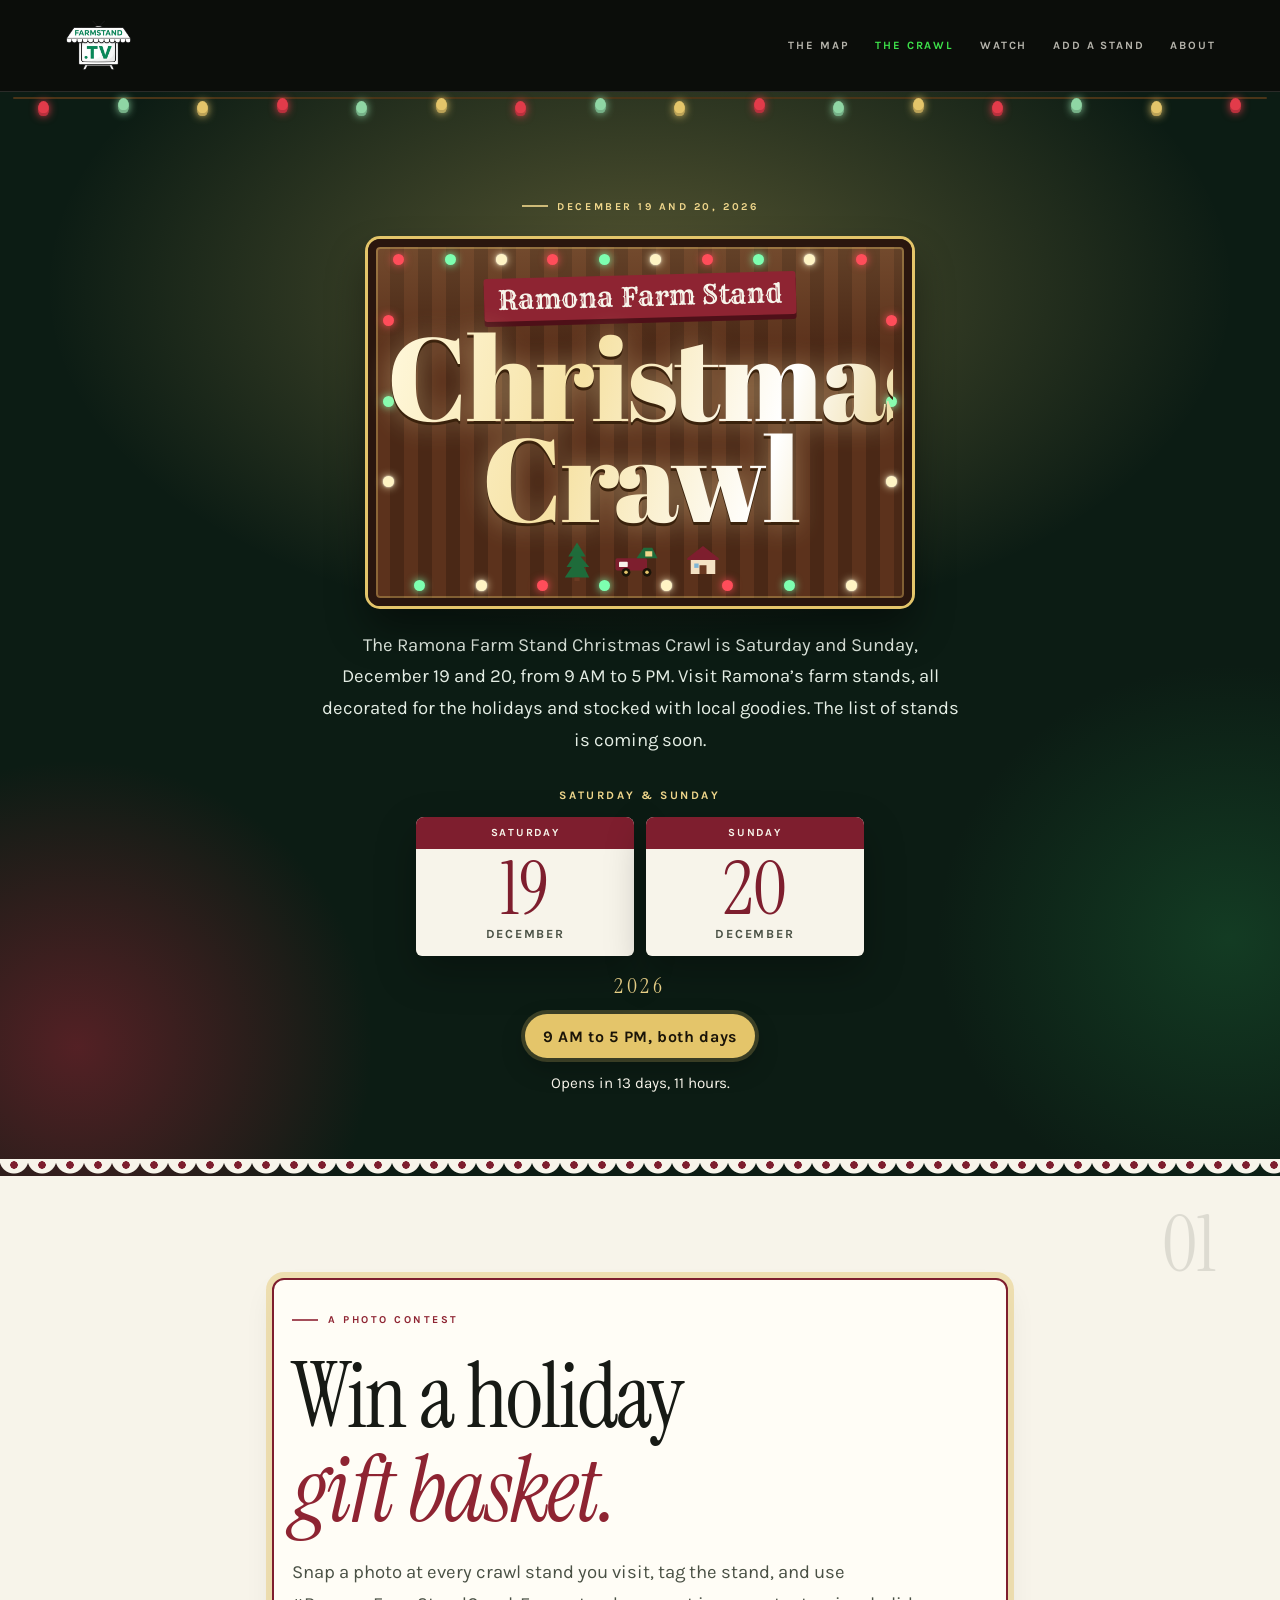
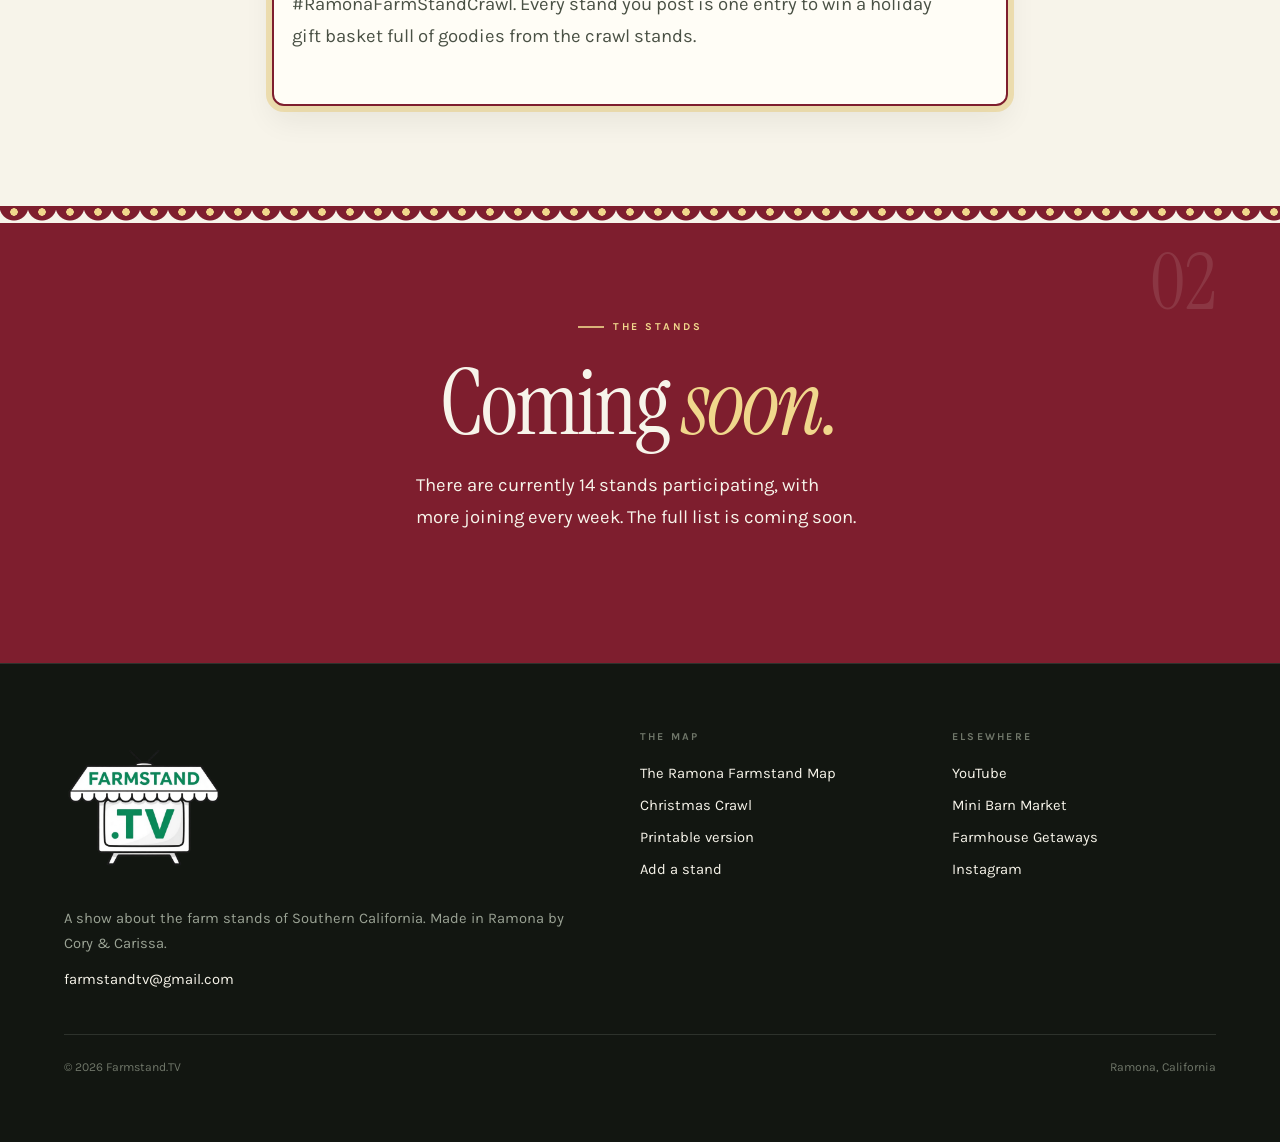
==== crawl2026/index.html @ bb432008 "Show a live stand count on the public crawl page. The coming-soon line counts the participants in th" ====
<!DOCTYPE html>
<html lang="en">
<head>
<meta charset="utf-8">
<!-- Google tag (gtag.js) -->
<script src="/js/attribution.js"></script>
<script async src="https://www.googletagmanager.com/gtag/js?id=G-Q1BMT5J9KE"></script>
<script>
  window.dataLayer = window.dataLayer || [];
  function gtag(){dataLayer.push(arguments);}
  gtag('js', new Date());
  gtag('config', 'G-Q1BMT5J9KE');
</script>
<meta name="viewport" content="width=device-width, initial-scale=1">
<title>Ramona Farm Stand Christmas Crawl | Farmstand.TV</title>
<meta name="description" content="The Ramona Farm Stand Christmas Crawl is Saturday and Sunday, December 19 and 20, 2026, from 9 AM to 5 PM. Visit the farm stands in any order.">
<link rel="canonical" href="https://farmstandtv.com/crawl2026">
<meta property="og:title" content="Ramona Farm Stand Christmas Crawl | Farmstand.TV">
<meta property="og:description" content="The Ramona Farm Stand Christmas Crawl is Saturday and Sunday, December 19 and 20, 2026, from 9 AM to 5 PM. Visit the farm stands in any order.">
<meta property="og:type" content="website">
<meta property="og:image" content="https://farmstandtv.com/images/ramona-farmstand-map.jpg">
<meta name="twitter:card" content="summary_large_image">
<link rel="preconnect" href="https://fonts.googleapis.com">
<link rel="preconnect" href="https://fonts.gstatic.com" crossorigin>
<link href="https://fonts.googleapis.com/css2?family=Abril+Fatface&family=Instrument+Serif:ital@0;1&family=Karla:ital,wght@0,400;0,500;0,700;1,400&family=Rye&display=swap" rel="stylesheet">
<link rel="icon" type="image/png" sizes="32x32" href="/images/favicon-32.png">
<link rel="apple-touch-icon" sizes="180x180" href="/images/apple-touch-icon.png">
<meta name="theme-color" content="#14281C">
<script>
if(!window.matchMedia('(prefers-reduced-motion: reduce)').matches)document.documentElement.className+=' js';
</script>
<link rel="stylesheet" href="/css/site.css?v=20261127b">
<link rel="stylesheet" href="/css/crawl.css?v=20261127g">
<script src="/js/scroll-progress.js" defer></script>
</head>
<body class="crawl">
<a class="skip" href="#main">Skip to content</a>

<header class="masthead">
  <div class="wrap masthead-inner">
    <a class="wordmark" href="/"><img src="/images/logo.png" width="1024" height="1024" alt="Farmstand.TV"></a>
    <nav class="nav" aria-label="Main">
      <a href="/maps">The Map</a>
      <a href="/crawl2026" aria-current="page">The Crawl</a>
      <a href="/tours">Watch</a>
      <a href="/submit">Add a Stand</a>
      <a href="/about">About</a>
    </nav>
  </div>
</header>

<main id="main">

  <section class="crawl-hero scallop">
    <div class="lights" aria-hidden="true"><i></i><i></i><i></i><i></i><i></i><i></i><i></i><i></i><i></i><i></i><i></i><i></i><i></i><i></i><i></i><i></i></div>
    <div class="snow" aria-hidden="true"><span></span><span></span><span></span><span></span><span></span><span></span><span></span><span></span><span></span><span></span><span></span><span></span></div>
    <div class="crawl-hero-inner">
      <span class="kicker">December 19 and 20, 2026</span>
      <div class="marquee">
        <div class="marquee-bulbs" aria-hidden="true"><i></i><i></i><i></i><i></i><i></i><i></i><i></i><i></i><i></i><i></i><i></i><i></i><i></i><i></i><i></i><i></i><i></i><i></i><i></i><i></i><i></i><i></i><i></i><i></i></div>
        <h1 class="marquee-title">
          <span class="marquee-banner">Ramona Farm Stand</span>
          <span class="marquee-huge">Christmas<br>Crawl</span>
        </h1>
        <div class="marquee-icons" aria-hidden="true">
          <svg viewBox="0 0 48 48" width="42" height="42"><path fill="#1E6B3A" d="M24 4 14 20h6L12 32h6L10 44h28L32 32h6L28 20h6z"/><rect x="21" y="44" width="6" height="4" fill="#6B3A22"/></svg>
          <svg viewBox="0 0 64 48" width="56" height="42"><rect x="4" y="22" width="36" height="14" rx="2" fill="#7E1E2E"/><path fill="#1E6B3A" d="M28 22 36 10h10l6 12z"/><rect x="38" y="14" width="8" height="6" fill="#F0D78C"/><circle cx="16" cy="38" r="5" fill="#1A1408"/><circle cx="16" cy="38" r="2" fill="#E4C56A"/><circle cx="40" cy="38" r="5" fill="#1A1408"/><circle cx="40" cy="38" r="2" fill="#E4C56A"/><rect x="8" y="26" width="10" height="6" rx="1" fill="#F7F4EA"/></svg>
          <svg viewBox="0 0 48 48" width="42" height="42"><path fill="#7E1E2E" d="M6 22 24 8l18 14v2H6z"/><rect x="10" y="24" width="28" height="16" fill="#F4E2C4"/><rect x="20" y="30" width="8" height="10" fill="#6B3A22"/><rect x="14" y="28" width="5" height="5" fill="#7EB6D6"/></svg>
        </div>
      </div>
      <p class="lede" id="crawl-lede">The Ramona Farm Stand Christmas Crawl is Saturday and Sunday, December 19 and 20, from 9 AM to 5 PM. Visit Ramona’s farm stands, all decorated for the holidays and stocked with local goodies. The list of stands is coming soon.</p>
      <div class="date-show">
        <p class="date-kicker">Saturday &amp; Sunday</p>
        <div class="cal-pair">
          <div class="cal-tile">
            <span class="cal-dow">Saturday</span>
            <span class="cal-num">19</span>
            <span class="cal-mon">December</span>
          </div>
          <div class="cal-tile">
            <span class="cal-dow">Sunday</span>
            <span class="cal-num">20</span>
            <span class="cal-mon">December</span>
          </div>
        </div>
        <p class="cal-year">2026</p>
        <p class="time-ribbon" id="tbd-time">9 AM to 5 PM, both days</p>
        <p class="crawl-countdown" id="crawl-countdown" aria-live="polite"></p>
        <p class="sr-only" id="tbd-date">Saturday and Sunday, December 19 and 20, 2026</p>
      </div>
    </div>
  </section>

  <section class="band paper crawl-prize scallop chan" data-ch="01">
    <div class="wrap rv">
      <span class="kicker">A photo contest</span>
      <h2 class="display">Win a holiday <em class="lit">gift basket.</em></h2>
      <p class="lede" id="tbd-prizes">Snap a photo at every crawl stand you visit, tag the stand, and use #RamonaFarmStandCrawl. Every stand you post is one entry to win a holiday gift basket full of goodies from the crawl stands.</p>
    </div>
  </section>

  <section class="band crawl-how scallop chan needs-stands" data-ch="02" hidden>
    <div class="wrap rv">
      <span class="kicker">On December 19 and 20</span>
      <h2 class="display">How the crawl <em class="lit">works.</em></h2>
      <ol class="step-cards">
        <li>
          <span class="step-ico" aria-hidden="true"><svg viewBox="0 0 32 32" width="26" height="26" fill="none" stroke="currentColor" stroke-width="2" stroke-linejoin="round" stroke-linecap="round"><path d="M5 9.5 12 6l8 3.5L27 6v16.5L20 26l-8-3.5L5 26V9.5z"/><path d="M12 6v16.5M20 9.5V26"/></svg></span>
          <h3>Open the map.</h3>
        </li>
        <li>
          <span class="step-ico" aria-hidden="true"><svg viewBox="0 0 32 32" width="26" height="26" fill="none" stroke="currentColor" stroke-width="2" stroke-linejoin="round" stroke-linecap="round"><path d="M16 28s8-8.2 8-14a8 8 0 1 0-16 0c0 5.8 8 14 8 14z"/><circle cx="16" cy="14" r="2.4"/></svg></span>
          <h3>Tap Start the tour.</h3>
        </li>
        <li>
          <span class="step-ico" aria-hidden="true"><svg viewBox="0 0 32 32" width="26" height="26" fill="none" stroke="currentColor" stroke-width="2" stroke-linejoin="round" stroke-linecap="round"><circle cx="16" cy="16" r="11"/><path d="M10 16.5 14 20.5 22 12"/></svg></span>
          <h3>Drive to the next stand.</h3>
        </li>
        <li>
          <span class="step-ico" aria-hidden="true"><svg viewBox="0 0 32 32" width="26" height="26" fill="none" stroke="currentColor" stroke-width="2" stroke-linejoin="round" stroke-linecap="round"><path d="M6 16h16"/><path d="M16 8l8 8-8 8"/></svg></span>
          <h3>Tap Directions to open Google Maps or Apple Maps.</h3>
        </li>
      </ol>
    </div>
  </section>

  <section class="band crawl-soon scallop chan" id="crawl-soon" data-ch="02">
    <div class="wrap centered rv">
      <span class="kicker">The stands</span>
      <h2 class="display">Coming <em class="lit">soon.</em></h2>
      <p class="lede" id="crawl-soon-line">The full list is coming soon.</p>
    </div>
  </section>

  <section class="band crawl-lineup scallop chan needs-stands" data-ch="03" hidden>
    <div class="wrap rv">
      <span class="kicker">The stands</span>
      <h2 class="display">The stands <em class="lit">on the crawl.</em></h2>
      <p class="lede" id="lineup-note">Here are the stands taking part, with their address and hours.</p>
      <p id="crawl-missing" class="crawl-missing" hidden></p>
      <ul id="crawl-stands" class="crawl-cards"></ul>
      <p class="crawl-more">And more joining every week.</p>
    </div>
  </section>

  <section class="band crawl-cta scallop chan needs-stands" data-ch="04" hidden>
    <div class="wrap centered rv">
      <span class="kicker">On your phone</span>
      <h2 class="display">Start the tour.</h2>
      <p class="lede">Tap Start the tour.</p>
      <div class="btn-row" style="justify-content:center;">
        <a class="btn btn-go" id="tour-link" href="/crawl2026/map?start=1">Start the tour</a>
        <a class="btn btn-line" href="/maps">The full Ramona map</a>
      </div>
    </div>
  </section>
</main>

<footer class="foot">
  <div class="wrap">
    <div class="foot-grid">
      <div>
        <img class="foot-logo" src="/images/logo.png" width="1024" height="1024" alt="Farmstand.TV">
        <p style="margin:0 0 .7rem;">A show about the farm stands of Southern California. Made in Ramona by Cory &amp; Carissa.</p>
        <p style="margin:0;"><a href="mailto:farmstandtv@gmail.com">farmstandtv@gmail.com</a></p>
      </div>
      <div>
        <h2>The map</h2>
        <ul>
          <li><a href="/maps">The Ramona Farmstand Map</a></li>
          <li><a href="/crawl2026">Christmas Crawl</a></li>
          <li><a href="/downloads/Ramona-Farmstand-Map.pdf">Printable version</a></li>
          <li><a href="/submit">Add a stand</a></li>
        </ul>
      </div>
      <div>
        <h2>Elsewhere</h2>
        <ul>
          <li><a href="https://www.youtube.com/@FarmstandTV" target="_blank" rel="noopener">YouTube</a></li>
          <li><a href="https://www.minibarnmarket.com/" target="_blank" rel="noopener">Mini Barn Market</a></li>
          <li><a href="https://farmhousegetaways.com/" target="_blank" rel="noopener">Farmhouse Getaways</a></li>
          <li><a href="https://www.instagram.com/minibarnmarket/" target="_blank" rel="noopener">Instagram</a></li>
        </ul>
      </div>
    </div>
    <div class="foot-fine">
      <span>&copy; 2026 Farmstand.TV</span>
      <span>Ramona, California</span>
    </div>
  </div>
</footer>
<script>
/* Opens 9 AM Pacific on Dec 19, 2026, and closes 5 PM Pacific the next day.
   December is standard time, so the offset is fixed. */
(function () {
  var el = document.getElementById("crawl-countdown");
  if (!el) return;
  var start = new Date("2026-12-19T09:00:00-08:00");
  var end = new Date("2026-12-20T17:00:00-08:00");
  function piece(n, word) { return n + " " + word + (n === 1 ? "" : "s"); }
  function tick() {
    var now = new Date();
    if (now >= end) { el.textContent = "This weekend is over."; return; }
    if (now >= start) { el.textContent = "Open now, until 5 PM Sunday."; return; }
    var ms = start - now;
    var days = Math.floor(ms / 86400000);
    var hours = Math.floor((ms % 86400000) / 3600000);
    var mins = Math.floor((ms % 3600000) / 60000);
    var bits = [];
    if (days) bits.push(piece(days, "day"));
    if (hours || days) bits.push(piece(hours, "hour"));
    if (!days) bits.push(piece(mins, "minute"));
    el.textContent = "Opens in " + bits.join(", ") + ".";
  }
  tick();
  setInterval(tick, 60000);
})();
</script>
<script>
(function () {
  try {
    var els = document.querySelectorAll('.rv');
    if (!('IntersectionObserver' in window)) throw 0;
    var io = new IntersectionObserver(function (entries) {
      entries.forEach(function (e) {
        if (e.isIntersecting) { e.target.classList.add('in'); io.unobserve(e.target); }
      });
    }, { rootMargin: '0px 0px -10% 0px' });
    for (var i = 0; i < els.length; i++) {
      if (els[i].getBoundingClientRect().top < window.innerHeight) els[i].classList.add('in');
      else io.observe(els[i]);
    }
  } catch (err) {
    document.documentElement.className = document.documentElement.className.replace(/\bjs\b/, '');
  }
})();
</script>
<script src="/js/crawl-logic.js"></script>
<script src="/js/crawl-data.js"></script>
<script src="/js/crawl.js"></script>
</body>
</html>
---- css/site.css ----
/* ==========================================================================
   FARMSTAND.TV

   One mark only: images/logo.png — the shaded set. Everything else was
   retired. The old carved/burlap sign and the video loops are a DIFFERENT
   logo and must not come back.

   The idea: the page is a screen. It powers on, it glows, it has scanlines
   and a channel number in the corner. Near-black and one very bright green,
   with bone paper for the reading. Loud where it should be, quiet where you
   actually read.
   ========================================================================== */

:root {
  --black:     #0B0D0A;
  --black-2:   #121611;
  --bone:      #F7F4EA;
  --bone-2:    #EDE8D8;

  --screen:    #3DE04A;   /* dark backgrounds only */
  --screen-dk: #1B6E24;   /* band + text on bone. Darkened from #1E7A28:
                            the pale text on the band was landing at 4.25:1. */
  --screen-lo: #12401A;

  --ink:       #171A15;
  --ink-soft:  #4A5145;
  --ink-faint: #686B5E;

  --display: "Instrument Serif", Georgia, serif;
  --body:    "Karla", -apple-system, BlinkMacSystemFont, sans-serif;

  --gutter:  clamp(1.25rem, 5vw, 5rem);
  --measure: 36rem;
}

* { box-sizing: border-box; }
html { scroll-behavior: smooth; }
@media (prefers-reduced-motion: reduce) { html { scroll-behavior: auto; } }

body {
  margin: 0; background: var(--black); color: var(--bone);
  font-family: var(--body); font-size: 1rem; line-height: 1.7;
  -webkit-font-smoothing: antialiased;
}
/* height:auto is load-bearing. Every <img> carries width/height attributes
   for layout stability; without this the height attribute wins wherever CSS
   sets only a width, and the image stretches. The map was 1382x1855 instead
   of 1382x1068 because of exactly that. */
img, video { max-width: 100%; height: auto; display: block; }
a { color: var(--screen); }

.skip { position: absolute; left: -9999px; top: 0; background: var(--screen); color: var(--black); padding: .8rem 1.2rem; z-index: 99; }
.skip:focus { left: 0; }

.wrap { max-width: 80rem; margin: 0 auto; padding-inline: var(--gutter); }
.wrap-narrow { max-width: 52rem; }
.band { padding-block: clamp(3.5rem, 8vw, 7.5rem); }
.band-tight { padding-block: clamp(2.25rem, 4.5vw, 4rem); }
.paper { background: var(--bone); color: var(--ink); }
.paper-2 { background: var(--bone-2); color: var(--ink); }
.green { background: var(--screen-dk); color: #fff; }
.centered { text-align: center; }
.centered .lede { text-align: left; max-width: var(--measure); margin-inline: auto; }

/* ---------- type ---------- */
.kicker {
  display: inline-flex; align-items: center; gap: .6rem;
  font-size: .66rem; font-weight: 700; letter-spacing: .24em;
  text-transform: uppercase; color: var(--screen); margin-bottom: 1.3rem;
}
.paper .kicker, .paper-2 .kicker { color: var(--screen-dk); }
.green .kicker { color: #BFF0C3; }
.kicker::before {
  content: ""; width: 26px; height: 2px; background: currentColor; opacity: .8;
}

.mega {
  font-family: var(--display); font-weight: 400;
  font-size: clamp(3rem, 9.5vw, 9rem); line-height: .92;
  letter-spacing: -.03em; margin: 0 0 1.4rem; text-wrap: balance;
}
.display {
  font-family: var(--display); font-weight: 400;
  font-size: clamp(2.4rem, 6vw, 5rem); line-height: .98;
  letter-spacing: -.022em; margin: 0 0 1.2rem; text-wrap: balance;
}
.headline {
  font-family: var(--display); font-weight: 400;
  font-size: clamp(1.9rem, 4vw, 3.4rem); line-height: 1.04;
  letter-spacing: -.015em; margin: 0 0 1.1rem; text-wrap: balance;
}
em.lit { font-style: italic; color: var(--screen); }
.paper em.lit, .paper-2 em.lit { color: var(--screen-dk); }

.lede { font-size: clamp(1.02rem, 1.45vw, 1.2rem); line-height: 1.72; color: #AEB5A8; margin: 0 0 1.7rem; }
.paper .lede, .paper-2 .lede { color: var(--ink-soft); }
.green .lede { color: #D6F0D8; }
.prose p { margin: 0 0 1.15rem; color: #AEB5A8; }
.paper .prose p { color: var(--ink-soft); }
.cap { font-size: .76rem; letter-spacing: .04em; color: #7E857A; margin: 1rem 0 0; }
.paper .cap { color: var(--ink-faint); }

/* ---------- channel number, top-right of each section ---------- */
.chan { position: relative; }
.chan::after {
  content: attr(data-ch);
  position: absolute; top: clamp(1rem,3vw,2.4rem); right: var(--gutter);
  font-family: var(--display); font-size: clamp(2.6rem,6vw,5rem);
  line-height: 1; color: currentColor; opacity: .11; pointer-events: none;
}

/* ---------- buttons ---------- */
.btn {
  display: inline-block; font-family: var(--body); font-size: .74rem;
  font-weight: 700; letter-spacing: .16em; text-transform: uppercase;
  padding: 1.05rem 2rem; text-decoration: none; cursor: pointer;
  border: 1.5px solid transparent; border-radius: 2px;
  transition: background .18s ease, color .18s ease, border-color .18s ease, transform .18s ease;
}
.btn:hover { transform: translateY(-2px); }
.btn-row { display: flex; flex-wrap: wrap; gap: .75rem; margin-top: 2rem; }
.btn-go { background: var(--screen); color: var(--black); }
.btn-go:hover { background: #fff; }
.btn-line { border-color: rgba(247,244,234,.32); color: var(--bone); }
.btn-line:hover { border-color: var(--bone); }
.paper .btn-go, .paper-2 .btn-go { background: var(--ink); color: var(--bone); }
.paper .btn-go:hover, .paper-2 .btn-go:hover { background: var(--screen-dk); }
.paper .btn-line, .paper-2 .btn-line { border-color: #C3C0AE; color: var(--ink); }
.paper .btn-line:hover, .paper-2 .btn-line:hover { border-color: var(--ink); }
.green .btn-go { background: #fff; color: var(--screen-lo); }
.green .btn-line { border-color: rgba(255,255,255,.5); color: #fff; }

/* ==========================================================================
   THE ARRIVAL — the screen powers on
   ========================================================================== */
.tunein {
  position: relative; overflow: hidden;
  min-height: clamp(560px, 94vh, 1000px);
  display: grid; place-items: center; text-align: center;
  padding: clamp(3rem,7vw,5rem) var(--gutter);
  background:
    radial-gradient(ellipse 58% 46% at 50% 38%, rgba(61,224,74,.17), transparent 68%),
    radial-gradient(ellipse 120% 80% at 50% 120%, rgba(61,224,74,.07), transparent 60%),
    var(--black);
}
/* faint scanlines across the whole arrival */
.tunein::before {
  content: ""; position: absolute; inset: 0; pointer-events: none;
  background: repeating-linear-gradient(to bottom, rgba(255,255,255,.028) 0 1px, transparent 1px 4px);
  mix-blend-mode: overlay;
}
.tunein-inner { position: relative; z-index: 1; }

.mark {
  width: min(58vw, 340px); height: auto; margin: 0 auto clamp(1.4rem,3vw,2.4rem);
  filter: drop-shadow(0 0 46px rgba(61,224,74,.42)) drop-shadow(0 24px 50px rgba(0,0,0,.6));
}
.tunein h1 { margin-bottom: 1.2rem; }
.tunein .lede { max-width: 50ch; margin-inline: auto; text-align: center; }
.tunein .btn-row { justify-content: center; }

.onair {
  display: inline-flex; align-items: center; gap: .6rem;
  font-size: .64rem; font-weight: 700; letter-spacing: .26em; text-transform: uppercase;
  color: var(--bone); opacity: .78; margin-bottom: 1.5rem;
}
.onair i {
  width: 7px; height: 7px; border-radius: 50%; background: #E23B2F;
  box-shadow: 0 0 0 4px rgba(226,59,47,.22);
  animation: blip 2.4s ease-in-out infinite;
}
@keyframes blip { 0%,100% { opacity: 1 } 50% { opacity: .35 } }

/* the power-on: a bright line opens out into the picture */
@media (prefers-reduced-motion: no-preference) {
  .tunein-inner > * { animation: rise .9s cubic-bezier(.16,.84,.3,1) backwards; }
  .mark { animation: poweron 1.15s cubic-bezier(.16,.84,.3,1) backwards; }
  .onair    { animation-delay: .70s; }
  .tunein h1 { animation-delay: .82s; }
  .tunein .lede { animation-delay: .94s; }
  .tunein .btn-row { animation-delay: 1.04s; }
}
@keyframes poweron {
  0%   { opacity: 0; transform: scaleY(.012) scaleX(.7); filter: brightness(4) drop-shadow(0 0 60px rgba(61,224,74,.9)); }
  42%  { opacity: 1; transform: scaleY(.012) scaleX(1.06); filter: brightness(4) drop-shadow(0 0 60px rgba(61,224,74,.9)); }
  70%  { transform: scaleY(1.06) scaleX(1); filter: brightness(1.5); }
  100% { transform: scaleY(1) scaleX(1); filter: drop-shadow(0 0 46px rgba(61,224,74,.42)) drop-shadow(0 24px 50px rgba(0,0,0,.6)); }
}
@keyframes rise { from { opacity: 0; transform: translateY(16px); } to { opacity: 1; transform: none; } }

/* ---------- the ticker ---------- */
.ticker {
  overflow: hidden; border-block: 1px solid rgba(247,244,234,.14);
  background: var(--black-2); padding-block: .95rem;
}
.paper + .ticker, .ticker.on-paper { background: var(--bone-2); border-color: #DAD5C2; }
.ticker-track { display: flex; width: max-content; animation: slide 58s linear infinite; }
@media (prefers-reduced-motion: reduce) { .ticker-track { animation: none; } }
.ticker-track span {
  font-size: .72rem; font-weight: 700; letter-spacing: .2em; text-transform: uppercase;
  color: #8E9689; padding-inline: 1.4rem; white-space: nowrap;
}
.ticker.on-paper .ticker-track span { color: #86836F; }
.ticker-track span::after { content: "◆"; margin-left: 1.4rem; color: var(--screen); opacity: .55; }
.ticker.on-paper .ticker-track span::after { color: var(--screen-dk); opacity: .5; }
@keyframes slide { from { transform: translateX(0); } to { transform: translateX(-50%); } }

/* ---------- masthead ---------- */
.masthead { border-bottom: 1px solid rgba(247,244,234,.13); background: var(--black); position: sticky; top: 0; z-index: 40; }
.masthead-inner { display: flex; align-items: center; justify-content: space-between; gap: 1.2rem; padding-block: .7rem; flex-wrap: wrap; }
.wordmark { display: block; line-height: 0; }
.wordmark img { height: clamp(52px, 5.4vw, 70px); width: auto; }
.nav { display: flex; gap: clamp(.8rem, 2vw, 1.6rem); flex-wrap: wrap; }
.nav a {
  font-size: .7rem; font-weight: 700; letter-spacing: .17em; text-transform: uppercase;
  text-decoration: none; color: var(--bone); opacity: .72; padding-block: .3rem;
}
.nav a:hover { opacity: 1; color: var(--screen); }
.nav a[aria-current="page"] { opacity: 1; color: var(--screen); }
/* Five items (the crawl sits with the map) wrap to a lonely last line
   on a phone unless the tracking comes in a little. */
@media (max-width: 46rem) {
  .nav { gap: .35rem .65rem; }
  .nav a { letter-spacing: .1em; font-size: .64rem; }
}

/* ==========================================================================
   THE MAP — full bleed, edge to edge, glowing
   ========================================================================== */
.bleed { padding-inline: 0; max-width: none; }
.map-bleed { position: relative; padding-block: clamp(2rem,4vw,3.5rem); }
.map-bleed::before {
  content: ""; position: absolute; inset: 12% 0 12% 0;
  background: radial-gradient(ellipse 60% 60% at 50% 50%, rgba(61,224,74,.20), transparent 70%);
  pointer-events: none;
}
.map-bleed img, .map-bleed .live {
  position: relative; width: min(96vw, 1500px); margin-inline: auto;
  border-radius: 3px; box-shadow: 0 50px 110px -60px rgba(0,0,0,.9), 0 0 0 1px rgba(247,244,234,.1);
}
.live { position: relative; aspect-ratio: 3/4; overflow: hidden; background: #060806; }
@media (min-width: 48rem) { .live { aspect-ratio: 16/9; } }
.live iframe { position: absolute; inset: 0; width: 100%; height: 100%; border: 0; }

/* ---------- three ways ---------- */
.trio { display: grid; gap: 1px; grid-template-columns: 1fr; background: rgba(247,244,234,.14); border: 1px solid rgba(247,244,234,.14); }
@media (min-width: 54rem) { .trio { grid-template-columns: repeat(3,1fr); } }
.paper .trio, .paper-2 .trio { background: #DAD5C2; border-color: #DAD5C2; }
.cell { background: var(--black); padding: clamp(1.6rem,3vw,2.3rem); display: flex; flex-direction: column; }
.paper .cell { background: var(--bone); }
.paper-2 .cell { background: var(--bone-2); }
.cell h3 { font-family: var(--body); font-size: .68rem; font-weight: 700; letter-spacing: .21em; text-transform: uppercase; color: var(--screen); margin: 0 0 1rem; }
.paper .cell h3, .paper-2 .cell h3 { color: var(--screen-dk); }
.cell p { margin: 0; font-size: .94rem; color: #A5ACA0; }
.paper .cell p, .paper-2 .cell p { color: var(--ink-soft); }
.cell .btn-row { margin-top: auto; padding-top: 1.6rem; }
.cell .btn { width: 100%; text-align: center; }

/* ---------- tours ---------- */
.tours { display: grid; gap: 1.6rem; grid-template-columns: 1fr; }
@media (min-width: 52rem) { .tours { grid-template-columns: repeat(3,1fr); } }
.tour a { text-decoration: none; color: inherit; display: block; }

/* The click-to-play facade. It is a <button> rather than a link because it
   does not navigate — it swaps a player in where the picture was. */
.tour .yt {
  position: relative; display: block; width: 100%; padding: 0; border: 0;
  background: #10140F; border-radius: 3px; overflow: hidden; cursor: pointer;
  aspect-ratio: 16/9; font: inherit; color: inherit;
}
.tour .yt img { width: 100%; height: 100%; object-fit: cover; transition: transform .5s cubic-bezier(.2,.7,.3,1); }
.tour .yt:hover img, .tour .yt:focus-visible img { transform: scale(1.05); }
.tour .yt:focus-visible { outline: 3px solid var(--screen); outline-offset: 3px; }
.tour .yt::after { content: ""; position: absolute; inset: 0; background: linear-gradient(180deg, transparent 45%, rgba(6,8,6,.6)); }
/* the player that replaces it keeps the same footprint, so nothing jumps */
.tour iframe { width: 100%; aspect-ratio: 16/9; border: 0; border-radius: 3px; display: block; background: #000; }

.thumb { position: relative; overflow: hidden; aspect-ratio: 16/9; border-radius: 3px; display: block; }
.thumb img { width: 100%; height: 100%; object-fit: cover; transition: transform .5s cubic-bezier(.2,.7,.3,1); }
.thumb::after { content: ""; position: absolute; inset: 0; background: linear-gradient(180deg, transparent 45%, rgba(6,8,6,.72)); }
.play {
  position: absolute; inset: 0; margin: auto; width: 56px; height: 56px; border-radius: 50%;
  display: grid; place-content: center; background: var(--screen); z-index: 2;
  transition: transform .25s ease;
}
.tour a:hover .play, .tour .yt:hover .play { transform: scale(1.1); }
.play::after { content: ""; width: 0; height: 0; margin-left: 4px; border-left: 15px solid var(--black); border-top: 9px solid transparent; border-bottom: 9px solid transparent; }
.dur { position: absolute; right: .6rem; bottom: .6rem; z-index: 2; background: rgba(0,0,0,.8); color: #fff; font-size: .66rem; font-weight: 700; letter-spacing: .07em; padding: .22rem .48rem; border-radius: 2px; }
.tour h3 { font-family: var(--body); font-size: 1rem; font-weight: 700; margin: 1rem 0 .25rem; line-height: 1.35; }
.tour p { font-size: .82rem; color: #7E857A; margin: 0; }

/* ---------- the index of stands ---------- */
.stands { columns: 2; column-gap: 2.5rem; font-size: .92rem; line-height: 2.15; padding: 0; margin: 1.6rem 0 0; }
@media (min-width: 48rem) { .stands { columns: 4; } }
.stands li { break-inside: avoid; list-style: none; }

/* ---------- forms ---------- */
.hp { position: absolute; left: -9999px; }
.field { display: grid; gap: .35rem; margin-bottom: 1.05rem; }
.field label { font-size: .68rem; font-weight: 700; letter-spacing: .16em; text-transform: uppercase; color: var(--ink-soft); }
.field input, .field textarea {
  font: inherit; font-size: 1rem; padding: .85rem 1rem; width: 100%;
  border: 1px solid #D5D0BE; border-radius: 2px; background: #fff; color: var(--ink);
}
.field textarea { min-height: 8rem; resize: vertical; }
.field input:focus, .field textarea:focus { outline: none; border-color: var(--screen-dk); box-shadow: 0 0 0 3px rgba(30,122,40,.16); }
.form-card { background: #fff; border: 1px solid #D5D0BE; padding: clamp(1.5rem,3vw,2.3rem); }
.fine { font-size: .74rem; color: var(--ink-faint); margin: 1rem 0 0; }

.subform { display: grid; gap: .6rem; grid-template-columns: 1fr; max-width: 32rem; margin: 2rem auto 0; }
@media (min-width: 32rem) { .subform { grid-template-columns: 1fr auto; } }
.subform input { font: inherit; padding: 1rem 1.1rem; border: 0; border-radius: 2px; width: 100%; }
.subform .btn { white-space: nowrap; }

/* ---------- footer ---------- */
.foot { background: var(--black-2); color: #9AA294; padding-block: clamp(2.5rem,5vw,4rem); font-size: .92rem; border-top: 1px solid rgba(247,244,234,.12); }
.foot a { color: var(--bone); text-decoration: none; }
.foot a:hover { color: var(--screen); }
.foot h2 { font-family: var(--body); font-size: .66rem; font-weight: 700; letter-spacing: .21em; text-transform: uppercase; color: #6F7669; margin: 0 0 .9rem; }
.foot ul { list-style: none; padding: 0; margin: 0; }
.foot li { margin-bottom: .45rem; }
.foot-grid { display: grid; gap: 2rem; grid-template-columns: 1fr; }
@media (min-width: 46rem) { .foot-grid { grid-template-columns: 2fr 1fr 1fr; gap: 3rem; } }
.foot-logo { width: clamp(120px,14vw,160px); height: auto; margin: 0 0 1.1rem; }
.foot-fine { display: flex; justify-content: space-between; gap: 1rem; flex-wrap: wrap; margin-top: 2.6rem; padding-top: 1.4rem; border-top: 1px solid rgba(154,162,148,.2); font-size: .76rem; color: #6F7669; }

/* ---------- scroll reveal ----------
   Content is visible by default. It is only hidden once a tiny script in the
   <head> has added .js to <html>, which proves JavaScript is running and can
   put it back. Get this the wrong way round and a script failure blanks the
   entire page. */
@media (prefers-reduced-motion: no-preference) {
  .js .rv { opacity: 0; transform: translateY(22px); transition: opacity .7s ease, transform .7s cubic-bezier(.16,.84,.3,1); }
  .js .rv.in { opacity: 1; transform: none; }
}

/* ---------- the submit form ---------- */
.formnote { font-size: .88rem; color: var(--ink-soft); margin: 0 0 1.6rem; padding-bottom: 1.2rem; border-bottom: 1px solid #E4DFCD; }
.formnote em { font-style: normal; font-weight: 700; color: var(--screen-dk); }
.field-pair, .field-trio { display: grid; gap: 0 1rem; grid-template-columns: 1fr; }
@media (min-width: 34rem) {
  .field-pair  { grid-template-columns: 1fr 1fr; }
  .field-trio  { grid-template-columns: 2fr 1fr 1fr; }
}
.listed, .not-listed {
  font-size: .58rem; font-weight: 700; letter-spacing: .12em; text-transform: uppercase;
  padding: .12rem .38rem; border-radius: 2px; margin-left: .4rem; vertical-align: 1px;
}
.listed     { background: #DCEEDD; color: #14501B; }
.not-listed { background: #E8E5D6; color: #6A6A5C; }

.steps { counter-reset: s; list-style: none; padding: 0; margin: 1.4rem 0 0; }
.steps li {
  counter-increment: s; position: relative; padding-left: 3.1rem;
  margin-bottom: 1.15rem; color: var(--ink-soft); font-size: .97rem;
}
.steps li b { color: var(--ink); }
.steps li::before {
  content: counter(s,decimal-leading-zero); position: absolute; left: 0; top: -.15rem;
  font-family: var(--display); font-size: 1.7rem; line-height: 1; color: var(--screen-dk); opacity: .55;
}

/* ==========================================================================
   THE MAP — ours, on our own site (Leaflet)
   ========================================================================== */
.fsmap-wrap { position: relative; }
#fsmap {
  height: clamp(420px, 64vh, 760px); width: 100%;
  background: #E8E4D6; border: 1px solid rgba(247,244,234,.18); border-radius: 3px;
  z-index: 1;
}
.fsfail { color: #AEB5A8; text-align: center; padding: 4rem 1.5rem; font-size: .95rem; }

/* Leaflet chrome, restyled to belong here */
/* The basemap is light now, so Leaflet's own chrome goes light with it. */
.leaflet-container { font-family: var(--body); background: #E8E4D6; }
.leaflet-control-attribution {
  background: rgba(255,255,255,.88) !important; color: #5C6156 !important; font-size: .62rem;
}
.leaflet-control-attribution a { color: var(--screen-dk) !important; }
.leaflet-bar a {
  background: #fff; color: var(--ink); border-color: rgba(23,26,21,.18);
}
.leaflet-bar a:hover { background: var(--ink); color: var(--bone); }
.leaflet-popup-content-wrapper {
  background: var(--bone); color: var(--ink); border-radius: 3px; box-shadow: 0 18px 40px rgba(0,0,0,.5);
}
.leaflet-popup-tip { background: var(--bone); }
.leaflet-popup-content { margin: 1rem 1.1rem; font-size: .9rem; line-height: 1.55; }
.pop h3 { font-family: var(--display); font-weight: 400; font-size: 1.4rem; line-height: 1.1; margin: 0 0 .45rem; }
.pop p { margin: 0 0 .35rem; }
.pop-sells { color: var(--screen-dk); font-weight: 700; font-size: .8rem; }
.pop-hours { color: var(--ink-soft); font-size: .84rem; }
.pop-addr  { color: var(--ink-faint); font-size: .84rem; }
.pop-links { margin-top: .7rem !important; display: flex; gap: .55rem; flex-wrap: wrap; }
.pop-links a {
  font-size: .64rem; font-weight: 700; letter-spacing: .13em; text-transform: uppercase;
  text-decoration: none; padding: .48rem .8rem; border-radius: 2px;
  background: var(--ink); color: var(--bone);
}
.pop-links a:first-child { background: var(--screen-dk); color: #fff; }

/* filter chips */
.fschips { display: flex; flex-wrap: wrap; gap: .5rem; margin: 0 0 1.2rem; }
.fschip {
  font: inherit; font-size: .68rem; font-weight: 700; letter-spacing: .14em;
  text-transform: uppercase; cursor: pointer; padding: .58rem 1.05rem;
  border: 1px solid rgba(247,244,234,.26); background: transparent;
  color: var(--bone); border-radius: 999px; transition: all .16s ease;
}
.fschip:hover { border-color: var(--bone); }
.fschip.is-on { background: var(--screen); border-color: var(--screen); color: var(--black); }

.fscount { font-size: .72rem; font-weight: 700; letter-spacing: .16em; text-transform: uppercase; color: #7E857A; margin: 1rem 0 0; }

/* the list under the map */
.fslist { list-style: none; padding: 0; margin: 1.4rem 0 0; }
.fsrow {
  display: flex; align-items: center; justify-content: space-between; gap: 1rem;
  padding: .95rem .2rem; border-bottom: 1px solid rgba(247,244,234,.1); cursor: pointer;
}
.fsrow:hover { background: rgba(247,244,234,.035); }
.fsrow b { display: block; font-size: 1rem; font-weight: 700; }
.fsrow-sells { display: block; font-size: .78rem; color: var(--screen); margin-top: .1rem; }
/* the inventory fold — collapsed until asked for, so one wordy stand
   does not push the next three off the screen */
.fsrow-more { margin-top: .18rem; }
.fsrow-more > summary {
  display: list-item; list-style-position: inside; cursor: pointer;
  font-size: .74rem; letter-spacing: .02em; color: #7E857A;
}
.fsrow-more > summary:hover,
.fsrow-more[open] > summary { color: var(--screen); }
.fsrow-more > summary:focus-visible { outline: 1px solid var(--screen); outline-offset: 2px; }
.fsrow-more[open] > .fsrow-sells { margin-top: .28rem; }
.fsrow-addr  { display: block; font-size: .82rem; color: #7E857A; margin-top: .1rem; }
.fsrow-dir {
  flex: none; font-size: .62rem; font-weight: 700; letter-spacing: .13em; text-transform: uppercase;
  text-decoration: none; color: var(--bone); border: 1px solid rgba(247,244,234,.26);
  padding: .5rem .8rem; border-radius: 2px;
}
.fsrow-dir:hover { border-color: var(--screen); color: var(--screen); }
/* a grid rather than CSS columns: multi-column rebalances the entire list
   whenever a fold opens, so one click shuffled 18 of 31 rows the reader was
   not even looking at. Grid only grows the row that was opened. */
@media (min-width: 60rem) {
  .fslist { display: grid; grid-template-columns: 1fr 1fr; column-gap: 3rem; align-items: start; }
}
.fsmap-off {
  border: 1px dashed rgba(247,244,234,.2); border-radius: 3px; background: #10140F;
}

/* subscribe sits on bone now — it was dark between two dark bands and disappeared */
.paper .subform input { border: 1px solid #D5D0BE; }
.paper .subform .btn  { background: var(--ink); color: var(--bone); }
.paper .subform .btn:hover { background: var(--screen-dk); }

/* landmarks layer — small dots, deliberately quieter than the stand pins */
.fscontrols { display: flex; flex-wrap: wrap; gap: .5rem; align-items: center; justify-content: space-between; margin-bottom: 1.2rem; }
.fscontrols .fschips { margin: 0; }
.fschip-alt { border-style: dashed; }
.fschip-alt.is-on { background: transparent; border-style: solid; border-color: var(--screen); color: var(--screen); }
/* landmarks — an icon in a disc, quieter than the farm stand pins */
.lmark-dot {
  display: grid; place-items: center; width: 26px; height: 26px;
  border-radius: 50%; background: var(--ink); border: 2px solid #fff;
  box-shadow: 0 2px 6px rgba(0,0,0,.45);
}
.lmark-dot svg { width: 15px; height: 15px; }
.lmark-dot svg path, .lmark-dot svg circle {
  fill: none; stroke: #EFEDE0; stroke-width: 1.9;
  stroke-linecap: round; stroke-linejoin: round;
}

/* ---- map labels ----
   Stand names appear on hover, or all at once via the button. Landmark names
   are always on and deliberately quieter — they are the background furniture
   you navigate by, not the thing you came for. */
.map-label.leaflet-tooltip {
  background: rgba(23,26,21,.92); border: 0; border-radius: 3px;
  color: #F7F4EA; font-family: var(--body); font-size: .7rem; font-weight: 700;
  letter-spacing: .04em; padding: .22rem .5rem; box-shadow: 0 2px 7px rgba(0,0,0,.4);
  white-space: nowrap; pointer-events: none;
}
.map-label.leaflet-tooltip::before { display: none; }        /* no callout arrow */

.map-label-lm.leaflet-tooltip {
  background: none; box-shadow: none;
  color: #3B4436; font-weight: 700; font-size: .66rem;
  letter-spacing: .03em; padding: 0;
  text-shadow: 0 0 3px #fff, 0 0 3px #fff, 0 0 6px #fff;   /* halo, so it reads on any tile */
}
/* on satellite the halo has to go the other way */
#fsmap.on-satellite .map-label-lm.leaflet-tooltip {
  color: #fff; text-shadow: 0 0 3px #000, 0 0 3px #000, 0 0 7px #000;
}
#fsmap.on-satellite .lmark-dot { background: rgba(23,26,21,.85); }
.fsrow-hours { display: block; font-size: .78rem; color: var(--screen); margin-top: .12rem; }
@media (min-width: 54rem) { .trio-2 { grid-template-columns: repeat(2,1fr); } }

/* the basemap switcher */
.fsstyles { display: flex; flex-wrap: wrap; gap: .4rem; }
.fschip-sm { font-size: .62rem; padding: .45rem .8rem; letter-spacing: .12em; }
.fsrow-ours {
  display: inline-block; margin-left: .5rem; vertical-align: 2px;
  font-size: .56rem; font-weight: 700; letter-spacing: .14em; text-transform: uppercase;
  background: var(--screen); color: var(--black); padding: .1rem .36rem; border-radius: 2px;
}
---- css/crawl.css ----
/* Christmas Crawl. Scoped to body.crawl and to the home-page teaser
   (.crawl-home) so the rest of the site, including /maps, stays as it is.
   Holiday colour on the same type: Instrument Serif, Karla, bone, near-black.
   Gold #E4C56A, cranberry #8E2432 / #7E1E2E, pine #14281C. */

.crawl-home {
  position: relative;
  overflow: hidden;
  background:
    radial-gradient(ellipse 70% 80% at 15% 0%, rgba(228, 197, 106, .18), transparent 55%),
    #163024;
  color: #F7F4EA;
  padding-block: clamp(3rem, 7vw, 5.5rem);
}
.crawl-home .kicker { color: #E4C56A; }
.crawl-home .display { color: #F7F4EA; }
.crawl-home em.lit { color: #F0D78C; }
.crawl-home .lede { color: #E4EDE4; max-width: 46rem; }
.crawl-home .btn-go { background: #E4C56A; color: #1A1408; }
.crawl-home .btn-go:hover { background: #fff; color: #1A1408; }

/* ---------- string lights and snow ---------- */
.lights {
  position: absolute;
  z-index: 2;
  top: 0; left: 0; right: 0;
  display: flex;
  justify-content: space-between;
  align-items: flex-start;
  padding: 0 3%;
  height: 28px;
  pointer-events: none;
}
.lights::before {
  content: "";
  position: absolute;
  left: 1%; right: 1%; top: 5px;
  border-top: 2px solid #4A3518;
  border-radius: 2px;
}
.lights i {
  position: relative;
  width: 11px; height: 15px;
  margin-top: 6px;
  border-radius: 50% 50% 42% 42%;
  color: #E4C56A;
  background: currentColor;
  box-shadow: 0 0 8px currentColor, inset 0 -3px 0 rgba(0, 0, 0, .18);
}
.lights i:nth-child(3n + 1) { color: #E23B4A; }
.lights i:nth-child(3n + 2) { color: #8FD6A4; }
.lights i:nth-child(odd) { margin-top: 9px; }
.crawl-home .lights { height: 22px; }

.snow { position: absolute; inset: 0; pointer-events: none; overflow: hidden; z-index: 0; }
.snow span {
  position: absolute;
  top: -8%;
  width: 5px; height: 5px;
  border-radius: 50%;
  background: #fff;
  opacity: .75;
  animation: snow-fall linear infinite;
}
.snow span:nth-child(1)  { left: 6%;  animation-duration: 11s; animation-delay: -2s; }
.snow span:nth-child(2)  { left: 14%; animation-duration: 15s; animation-delay: -8s; width: 3px; height: 3px; }
.snow span:nth-child(3)  { left: 23%; animation-duration: 13s; animation-delay: -4s; }
.snow span:nth-child(4)  { left: 31%; animation-duration: 17s; animation-delay: -11s; width: 4px; height: 4px; }
.snow span:nth-child(5)  { left: 40%; animation-duration: 12s; animation-delay: -6s; }
.snow span:nth-child(6)  { left: 48%; animation-duration: 16s; animation-delay: -1s; width: 3px; height: 3px; }
.snow span:nth-child(7)  { left: 57%; animation-duration: 14s; animation-delay: -9s; }
.snow span:nth-child(8)  { left: 66%; animation-duration: 18s; animation-delay: -3s; width: 4px; height: 4px; }
.snow span:nth-child(9)  { left: 74%; animation-duration: 12s; animation-delay: -7s; }
.snow span:nth-child(10) { left: 83%; animation-duration: 15s; animation-delay: -12s; width: 3px; height: 3px; }
.snow span:nth-child(11) { left: 90%; animation-duration: 13s; animation-delay: -5s; }
.snow span:nth-child(12) { left: 96%; animation-duration: 17s; animation-delay: -10s; }

@keyframes snow-fall {
  0%   { transform: translateY(-10%) translateX(0); opacity: 0; }
  12%  { opacity: .8; }
  100% { transform: translateY(105vh) translateX(18px); opacity: .15; }
}
@keyframes twinkle {
  0%, 100% { opacity: 1; filter: brightness(1); }
  50%      { opacity: .45; filter: brightness(.65); }
}
@keyframes stamp-in {
  0%   { transform: rotate(-14deg) scale(1.55); opacity: 0; }
  100% { transform: rotate(-14deg) scale(1); opacity: 1; }
}
@keyframes pin-pulse {
  50% { box-shadow: 0 0 0 8px rgba(228, 197, 106, .2), 0 2px 6px rgba(0, 0, 0, .35); }
}

@keyframes foil-shift {
  from { background-position: 0% 50%; }
  to { background-position: 100% 50%; }
}
@media (prefers-reduced-motion: no-preference) {
  .lights i { animation: twinkle 2.6s ease-in-out infinite; }
  .lights i:nth-child(3n + 1) { animation-delay: .4s; }
  .lights i:nth-child(3n + 2) { animation-delay: .9s; }
  .marquee-bulbs i { animation: twinkle 1.7s ease-in-out infinite; }
  .marquee-bulbs i:nth-child(3n + 1) { animation-delay: .2s; }
  .marquee-bulbs i:nth-child(3n + 2) { animation-delay: .55s; }
  .marquee-huge { animation: foil-shift 5.5s linear infinite alternate; }
  .celebrate[open] .stamp { animation: stamp-in .45s cubic-bezier(.2, 1.3, .4, 1); }
  .pin-next { animation: pin-pulse 1.8s ease-in-out infinite; }
}
@media (prefers-reduced-motion: reduce) {
  .snow { display: none; }
  .lights i, .stamp, .pin-next { animation: none; }
}

/* ---------- landing ---------- */
.crawl-hero {
  position: relative;
  overflow: hidden;
  text-align: center;
  padding: clamp(3.6rem, 9vw, 6rem) .85rem clamp(3rem, 8vw, 5rem);
  background:
    radial-gradient(ellipse 80% 55% at 50% 18%, rgba(228, 197, 106, .34), transparent 58%),
    radial-gradient(ellipse 42% 48% at 6% 88%, rgba(142, 36, 50, .55), transparent 55%),
    radial-gradient(ellipse 38% 42% at 96% 78%, rgba(30, 107, 58, .4), transparent 60%),
    #0c1c14;
  color: #F7F4EA;
}
.crawl-hero-inner { position: relative; z-index: 1; }
.crawl-hero .kicker { color: #F0D78C; }
.marquee {
  position: relative;
  max-width: 34rem;
  margin: .2rem auto 1.5rem;
  padding: 1.7rem .7rem 1.05rem;
  background:
    linear-gradient(180deg, rgba(255, 220, 150, .14), transparent 28%),
    repeating-linear-gradient(90deg, #5c321c 0 14px, #4a2816 14px 28px);
  border: 8px solid #2a160e;
  border-radius: 12px;
  box-shadow:
    0 0 0 3px #E4C56A,
    0 22px 40px rgba(0, 0, 0, .45),
    inset 0 0 0 2px rgba(228, 197, 106, .35);
}
.marquee-bulbs {
  position: absolute;
  inset: 7px;
  pointer-events: none;
}
.marquee-bulbs i {
  position: absolute;
  width: 11px;
  height: 11px;
  border-radius: 50%;
  background: #fff4c4;
  box-shadow: 0 0 8px #fff4c4, 0 0 2px #fff;
}
.marquee-bulbs i:nth-child(3n + 1) { background: #ff4d5a; box-shadow: 0 0 8px #ff4d5a; }
.marquee-bulbs i:nth-child(3n + 2) { background: #7dffb0; box-shadow: 0 0 8px #7dffb0; }
.marquee-bulbs i:nth-child(1)  { top: 0; left: 2%; }
.marquee-bulbs i:nth-child(2)  { top: 0; left: 12%; }
.marquee-bulbs i:nth-child(3)  { top: 0; left: 22%; }
.marquee-bulbs i:nth-child(4)  { top: 0; left: 32%; }
.marquee-bulbs i:nth-child(5)  { top: 0; left: 42%; }
.marquee-bulbs i:nth-child(6)  { top: 0; left: 52%; }
.marquee-bulbs i:nth-child(7)  { top: 0; left: 62%; }
.marquee-bulbs i:nth-child(8)  { top: 0; left: 72%; }
.marquee-bulbs i:nth-child(9)  { top: 0; left: 82%; }
.marquee-bulbs i:nth-child(10) { top: 0; left: 92%; }
.marquee-bulbs i:nth-child(11) { bottom: 0; left: 6%; }
.marquee-bulbs i:nth-child(12) { bottom: 0; left: 18%; }
.marquee-bulbs i:nth-child(13) { bottom: 0; left: 30%; }
.marquee-bulbs i:nth-child(14) { bottom: 0; left: 42%; }
.marquee-bulbs i:nth-child(15) { bottom: 0; left: 54%; }
.marquee-bulbs i:nth-child(16) { bottom: 0; left: 66%; }
.marquee-bulbs i:nth-child(17) { bottom: 0; left: 78%; }
.marquee-bulbs i:nth-child(18) { bottom: 0; left: 90%; }
.marquee-bulbs i:nth-child(19) { top: 18%; left: 0; }
.marquee-bulbs i:nth-child(20) { top: 42%; left: 0; }
.marquee-bulbs i:nth-child(21) { top: 66%; left: 0; }
.marquee-bulbs i:nth-child(22) { top: 18%; right: 0; }
.marquee-bulbs i:nth-child(23) { top: 42%; right: 0; }
.marquee-bulbs i:nth-child(24) { top: 66%; right: 0; }
.marquee-title { margin: 0; }
.marquee-banner {
  display: inline-block;
  margin: 0 0 .45rem;
  padding: .42rem .85rem .36rem;
  background: #8E2432;
  color: #F7F4EA;
  font-family: "Rye", Georgia, serif;
  font-size: clamp(1.05rem, 4.8vw, 1.65rem);
  font-weight: 400;
  line-height: 1.15;
  letter-spacing: .02em;
  border-radius: 3px;
  box-shadow: 0 5px 0 #4e1018;
  transform: rotate(-1.5deg);
}
.marquee-huge {
  display: block;
  margin: 0;
  font-family: "Abril Fatface", Georgia, serif;
  font-size: clamp(3.35rem, 15.6vw, 7.4rem);
  font-weight: 400;
  line-height: .86;
  letter-spacing: -.02em;
  color: #F6E2A4;
  text-shadow: 0 3px 0 #3a220c, 0 0 18px rgba(246, 226, 164, .45);
}
@supports ((-webkit-background-clip: text) or (background-clip: text)) {
  .marquee-huge {
    background-image: linear-gradient(105deg, #fff8dc 0%, #f6e2a4 18%, #fff 36%, #e4c56a 52%, #a67c2d 70%, #fff6d4 86%, #f0d78c 100%);
    background-size: 220% 100%;
    -webkit-background-clip: text;
    background-clip: text;
    color: transparent;
    filter: drop-shadow(0 3px 0 #3a220c) drop-shadow(0 0 14px rgba(246, 226, 164, .4));
    text-shadow: none;
  }
}
.marquee-icons {
  display: flex;
  justify-content: center;
  align-items: flex-end;
  gap: .85rem;
  margin-top: .65rem;
}
.crawl-hero em.lit { color: #F3DE9A; }
.crawl-hero .lede {
  color: #E4EDE4;
  text-align: center;
  max-width: 40rem;
  margin-inline: auto;
}

.date-show { margin: 1.8rem auto 0; max-width: 28rem; }
.date-kicker {
  margin: 0 0 .7rem;
  font-size: .72rem;
  font-weight: 700;
  letter-spacing: .22em;
  text-transform: uppercase;
  color: #F0D78C;
}
.cal-pair { display: grid; grid-template-columns: 1fr 1fr; gap: .7rem; }
.cal-tile {
  background: #F7F4EA;
  color: #171A15;
  border-radius: 8px 8px 6px 6px;
  overflow: hidden;
  box-shadow: 0 16px 40px rgba(0, 0, 0, .28);
}
.cal-dow {
  display: block;
  background: #7E1E2E;
  color: #F7F4EA;
  font-size: .68rem;
  font-weight: 700;
  letter-spacing: .16em;
  text-transform: uppercase;
  padding: .45rem .4rem .4rem;
}
.cal-num {
  display: block;
  font-family: var(--display);
  font-size: clamp(3.4rem, 12vw, 4.6rem);
  line-height: .9;
  padding: .45rem 0 .1rem;
  color: #7E1E2E;
}
.cal-mon {
  display: block;
  padding-bottom: .7rem;
  font-size: .78rem;
  font-weight: 700;
  letter-spacing: .14em;
  text-transform: uppercase;
  color: #4A5145;
}
.cal-year {
  margin: .75rem 0 .35rem;
  font-family: var(--display);
  font-size: 1.35rem;
  letter-spacing: .18em;
  color: #F0D78C;
}
.time-ribbon {
  display: inline-block;
  margin: .2rem 0 0;
  padding: .55rem 1.15rem .5rem;
  background: #E4C56A;
  color: #1A1408;
  font-weight: 700;
  letter-spacing: .04em;
  border-radius: 999px;
  box-shadow: 0 0 0 4px rgba(228, 197, 106, .22), 0 10px 24px rgba(0, 0, 0, .25);
}
.crawl-countdown {
  margin: .85rem 0 0;
  min-height: 1.4em;
  font-size: .95rem;
  color: #F7F4EA;
}
.crawl-prize {
  background:
    radial-gradient(ellipse 50% 90% at 100% 0%, rgba(228, 197, 106, .28), transparent 62%),
    radial-gradient(ellipse 40% 70% at 0% 100%, rgba(142, 36, 50, .08), transparent 60%),
    var(--bone);
}
.crawl-prize .wrap {
  max-width: 46rem;
  border: 2px solid #7E1E2E;
  border-radius: 12px;
  padding: 1.4rem 1.15rem 1.5rem;
  background: #fffdf6;
  box-shadow: 0 0 0 6px rgba(228, 197, 106, .45), 0 14px 30px rgba(23, 26, 21, .07);
}
.crawl-prize .lede { max-width: 40rem; }
.crawl-card { position: relative; overflow: hidden; }
.crawl-card::before {
  content: "";
  position: absolute;
  left: 0; top: 0; bottom: 0;
  width: 5px;
  background: #8E2432;
}
.crawl-card:first-child {
  border-color: #C6A15B;
  box-shadow: 0 8px 22px rgba(198, 161, 91, .22);
}
.crawl-card:first-child::before { background: #C6A15B; }
.map-when {
  display: inline-block;
  margin: 0 0 .8rem;
  padding: .35rem .7rem;
  background: #7E1E2E;
  color: #F7F4EA;
  font-size: .78rem;
  font-weight: 700;
  letter-spacing: .06em;
  border-radius: 999px;
}
@media (prefers-reduced-motion: no-preference) {
  .time-ribbon { animation: ribbon-glow 2.8s ease-in-out infinite; }
  .cal-tile { animation: rise .7s cubic-bezier(.16, .84, .3, 1) both; }
  .cal-tile:nth-child(2) { animation-delay: .08s; }
}
@keyframes ribbon-glow {
  50% { box-shadow: 0 0 0 7px rgba(228, 197, 106, .12), 0 10px 24px rgba(0, 0, 0, .25); }
}
@media (hover: hover) and (prefers-reduced-motion: no-preference) {
  .crawl-card { transition: transform .2s ease, box-shadow .2s ease; }
  .crawl-card:hover { transform: translateY(-3px); box-shadow: 0 14px 28px rgba(23, 26, 21, .12); }
}
.ph-flag {
  display: inline-block;
  margin: 0 auto 1.15rem;
  padding: .4rem .8rem;
  border: 1px dashed rgba(228, 197, 106, .85);
  border-radius: 2px;
  color: #F3E2A8;
  font-size: .86rem;
  line-height: 1.45;
}
.tbd {
  display: grid;
  grid-template-columns: 1fr 1fr;
  gap: .65rem;
  margin: 1.6rem auto 0;
  max-width: 46rem;
  text-align: left;
}
.tbd-when { max-width: 44rem; }
@media (min-width: 48rem) {
  .tbd.tbd-when { grid-template-columns: 1fr 1fr; }
}
.crawl-more {
  margin: 1.1rem 0 0;
  font-family: var(--display);
  font-size: 1.45rem;
  color: #8E2432;
}
.tbd div {
  border: 1px dashed rgba(228, 197, 106, .55);
  background: rgba(0, 0, 0, .18);
  padding: .85rem .9rem;
  border-radius: 2px;
}
.tbd span {
  display: block;
  font-size: .62rem;
  font-weight: 700;
  letter-spacing: .16em;
  text-transform: uppercase;
  color: #E4C56A;
}
.tbd strong {
  display: block;
  margin-top: .28rem;
  font-family: var(--display);
  font-size: clamp(1.25rem, 2vw, 1.55rem);
  font-weight: 400;
  line-height: 1.15;
}

.crawl .paper em.lit, .crawl .paper-2 em.lit { color: #8E2432; }
.crawl .paper .kicker, .crawl .paper-2 .kicker { color: #8E2432; }
.crawl .steps li::before { color: #8E2432; }
.crawl .steps { margin-top: 1.6rem; }

.crawl-count {
  font-size: .72rem;
  font-weight: 700;
  letter-spacing: .16em;
  text-transform: uppercase;
  color: #8A8474;
  margin: 1.4rem 0 0;
}
.crawl-cards {
  list-style: none;
  padding: 0;
  margin: 1rem 0 0;
  display: grid;
  gap: .8rem;
  grid-template-columns: 1fr;
}
@media (min-width: 48rem) { .crawl-cards { grid-template-columns: 1fr 1fr; } }
.crawl-card {
  background: #fff;
  color: var(--ink);
  border: 1px solid #E0D9C4;
  border-radius: 3px;
  padding: 1.05rem 1.15rem 1.1rem;
  display: flex;
  flex-direction: column;
  align-items: flex-start;
}
.crawl-num {
  font-family: var(--display);
  font-size: 1.7rem;
  line-height: 1;
  color: #8E2432;
}
.crawl-card h3 {
  font-family: var(--body);
  font-size: 1.05rem;
  font-weight: 700;
  margin: .35rem 0 .2rem;
  line-height: 1.3;
}
.crawl-hours { margin: 0; color: #1E6B3A; font-size: .84rem; font-weight: 700; }
.crawl-addr { margin: .15rem 0 0; color: var(--ink-faint); font-size: .86rem; }
.crawl-sells {
  margin: .4rem 0 0;
  color: var(--ink-soft);
  font-size: .84rem;
  display: -webkit-box;
  -webkit-line-clamp: 3;
  -webkit-box-orient: vertical;
  overflow: hidden;
}
.crawl-links { display: flex; flex-wrap: wrap; gap: .45rem .8rem; margin: .75rem 0 0; }
.crawl-links a {
  color: #7E1E2E;
  font-size: .68rem;
  font-weight: 700;
  letter-spacing: .12em;
  text-transform: uppercase;
  text-decoration: none;
}
.crawl-links a:hover { text-decoration: underline; }
.crawl-empty { color: var(--ink-soft); padding: 1rem 0; }
.crawl-missing {
  margin: 1rem 0 0;
  color: #7E1E2E;
  font-size: .9rem;
}

.crawl-cta {
  background:
    radial-gradient(ellipse 50% 80% at 50% 120%, rgba(228, 197, 106, .18), transparent 60%),
    #7E1E2E;
  color: #F7F4EA;
  text-align: center;
}
.crawl-cta .kicker { color: #F0D48A; }
.crawl-cta .lede { color: #F6E4E6; }
.crawl-cta .btn-go { background: #E4C56A; color: #1A1408; }
.crawl-cta .btn-go:hover { background: #fff; color: #1A1408; }
.crawl-cta .btn-line { border-color: rgba(247, 244, 234, .45); color: #F7F4EA; }
.crawl-cta .btn-line:hover { border-color: #fff; color: #fff; }
.crawl-soon { color: #F7F4EA; text-align: center; }
.crawl-soon .kicker, .crawl-soon em.lit { color: #F0D78C; }
.crawl-soon .display { color: #F7F4EA; }
.crawl-soon .lede { color: #F7F4EA; max-width: 28rem; margin-inline: auto; }

/* ---------- section bands ---------- */
.crawl .display {
  font-size: clamp(2.85rem, 8.6vw, 5.6rem);
  line-height: 1.05;
}
.scallop {
  position: relative;
  z-index: 1;
  margin-top: -18px;
}
.crawl-hero.scallop { margin-top: 0; z-index: 0; }
.crawl-prize.scallop { z-index: 1; --bump: #F7F4EA; --dot: #7E1E2E; }
.crawl-how.scallop { z-index: 2; --bump: #7E1E2E; --dot: #F0D78C; }
.crawl-lineup.scallop { z-index: 3; --bump: #10241A; --dot: #F0D78C; }
.crawl-cta.scallop { z-index: 4; --bump: #7E1E2E; --dot: #F7F4EA; }
.crawl-soon.scallop { z-index: 2; --bump: #7E1E2E; --dot: #F0D78C; }
.scallop:not(.crawl-hero) {
  background-color: transparent;
  background-image:
    radial-gradient(circle at 14px 6px, var(--dot) 3.5px, transparent 4px),
    radial-gradient(circle at 14px 0, var(--bump) 14px, transparent 15px),
    linear-gradient(var(--bump), var(--bump));
  background-size: 28px 18px, 28px 18px, 100% calc(100% - 17px);
  background-position: 0 0, 0 0, 0 17px;
  background-repeat: repeat-x, repeat-x, no-repeat;
}
.crawl-prize,
.crawl-how,
.crawl-lineup,
.crawl-cta {
  padding-block: clamp(4.4rem, 11vw, 7.4rem);
}
.crawl-prize.chan::after,
.crawl-how.chan::after,
.crawl-lineup.chan::after,
.crawl-cta.chan::after { top: clamp(2rem, 4vw, 3rem); }

.crawl-how {
  color: #F7F4EA;
}
.crawl-how .kicker { color: #F0D78C; }
.crawl-how .display { color: #F7F4EA; }
.crawl-how em.lit { color: #F0D78C; }

.step-cards {
  list-style: none;
  padding: 0;
  margin: 1.8rem 0 0;
  display: grid;
  gap: .9rem;
}
@media (min-width: 48rem) {
  .step-cards { grid-template-columns: 1fr 1fr; gap: 1rem; }
}
.step-cards li {
  counter-increment: step;
  position: relative;
  border-radius: 16px;
  padding: 1.15rem 1.15rem 1.3rem 1.15rem;
  min-width: 0;
}
.step-cards { counter-reset: step; }
.step-cards li::before {
  content: counter(step, decimal-leading-zero);
  position: absolute;
  top: .75rem;
  right: .9rem;
  font-family: var(--display);
  font-size: 1.7rem;
  line-height: 1;
  opacity: .55;
}
.step-ico {
  display: flex;
  align-items: center;
  justify-content: center;
  width: 46px;
  height: 46px;
  border-radius: 50%;
  margin-bottom: .75rem;
}
.step-cards h3 {
  font-family: var(--display);
  font-size: clamp(1.55rem, 4vw, 1.9rem);
  font-weight: 400;
  line-height: 1.05;
  margin: 0 0 .45rem;
  padding-right: 2.4rem;
}
.step-cards p {
  margin: 0;
  font-size: 1rem;
  line-height: 1.5;
}
.step-cards a { font-weight: 700; }
.step-cards li:nth-child(1) { background: #F7F4EA; color: #171A15; }
.step-cards li:nth-child(1) .step-ico { background: #7E1E2E; color: #F7F4EA; }
.step-cards li:nth-child(1) a { color: #7E1E2E; }
.step-cards li:nth-child(2) { background: #E4C56A; color: #1A1408; }
.step-cards li:nth-child(2) .step-ico { background: #7E1E2E; color: #F7F4EA; }
.step-cards li:nth-child(2) a { color: #6E1A28; }
.step-cards li:nth-child(3) { background: #143024; color: #F7F4EA; }
.step-cards li:nth-child(3) .step-ico { background: #E4C56A; color: #1A1408; }
.step-cards li:nth-child(3) a { color: #F0D78C; }
.step-cards li:nth-child(4) { background: #fff; color: #171A15; box-shadow: inset 0 0 0 3px #E4C56A; }
.step-cards li:nth-child(4) .step-ico { background: #143024; color: #F7F4EA; }
.step-cards li:nth-child(4) a { color: #7E1E2E; }
@media (hover: hover) and (prefers-reduced-motion: no-preference) {
  .step-cards li { transition: transform .2s ease; }
  .step-cards li:hover { transform: translateY(-3px); }
}

.crawl-lineup { color: #F7F4EA; }
.crawl-lineup .kicker { color: #F0D78C; }
.crawl-lineup .display { color: #F7F4EA; }
.crawl-lineup em.lit { color: #F0D78C; }
.crawl-lineup .lede { color: #E7EFE4; max-width: 40rem; font-size: clamp(1.08rem, 2.4vw, 1.28rem); }
.crawl-lineup .crawl-count { color: #F0D78C; }
.crawl-lineup .crawl-more { color: #F0D78C; font-size: clamp(1.6rem, 4vw, 2.1rem); }
.crawl-lineup .crawl-card { box-shadow: 0 12px 28px rgba(0, 0, 0, .28); }
.crawl-cta.chan::after {
  content: "";
  top: auto;
  bottom: 0;
  left: 0;
  right: 0;
  height: 10px;
  opacity: 1;
  font-size: 0;
  background: repeating-linear-gradient(90deg, #E4C56A 0 18px, #F7F4EA 18px 26px, #1E6B3A 26px 44px);
}

.is-off { display: none !important; }

/* ---------- tour ---------- */
body.crawl-tour { background: #14281C; }
body.crawl-tour .masthead { flex-shrink: 0; }
.tour-app { display: block; }
.tour-map { position: relative; height: 42vh; min-height: 240px; background: #E8E4D6; }
#crawlmap { height: 100%; width: 100%; background: #E8E4D6; z-index: 1; }
.tour-styles {
  position: absolute;
  z-index: 500;
  top: .55rem; right: .55rem;
  display: flex;
  flex-wrap: wrap;
  gap: .3rem;
  justify-content: flex-end;
  max-width: 70%;
}
.tour-styles .fschip {
  background: rgba(255, 255, 255, .92);
  color: var(--ink);
  border-color: transparent;
}
.tour-styles .fschip.is-on { background: #1A1408; color: #E4C56A; border-color: #1A1408; }

.tour-sheet {
  background: var(--bone);
  color: var(--ink);
  padding: 1rem var(--gutter) 1.4rem;
}
.tour-title {
  font-family: var(--display);
  font-weight: 400;
  font-size: clamp(1.8rem, 4vw, 2.4rem);
  line-height: 1;
  letter-spacing: -.02em;
  margin: .15rem 0 .35rem;
}
.tour-progress {
  margin: 0 0 .7rem;
  font-size: .72rem;
  font-weight: 700;
  letter-spacing: .14em;
  text-transform: uppercase;
  color: #8E2432;
}
.ph-inline {
  margin: 0 0 .8rem;
  padding: .55rem .7rem;
  border: 1px dashed #C4A15A;
  background: #FBF6E6;
  color: #5C4310;
  font-size: .86rem;
  line-height: 1.45;
}
.ph-inline a { color: #7E1E2E; }
.tour-lead { margin: 0 0 .8rem; color: var(--ink-soft); font-size: .95rem; }
.tour-status { margin: 0 0 .7rem; color: var(--ink-soft); font-size: .9rem; min-height: 0; }
.tour-status:empty { display: none; }
.tour-leg { margin: 0 0 .85rem; padding-bottom: .85rem; border-bottom: 1px solid #E2DCC8; }
.tour-next-label {
  margin: 0;
  font-size: .62rem;
  font-weight: 700;
  letter-spacing: .16em;
  text-transform: uppercase;
  color: #8E2432;
}
.tour-leg h2 {
  font-family: var(--display);
  font-weight: 400;
  font-size: clamp(1.7rem, 4vw, 2.2rem);
  line-height: 1.05;
  margin: .15rem 0 .3rem;
}
.tour-meta { margin: 0; font-weight: 700; font-size: 1.02rem; }
.tour-addr, .tour-hours { margin: .15rem 0 0; color: var(--ink-soft); font-size: .9rem; }
.tour-hours { color: #1E6B3A; font-weight: 700; }
.tour-note { margin: .45rem 0 0; color: #7E1E2E; font-size: .84rem; }
.tour-fine { margin: .7rem 0 0; color: var(--ink-faint); font-size: .78rem; }
.tour-fine a { color: #7E1E2E; }
.tour-actions { display: flex; flex-direction: column; gap: .45rem; margin-top: .75rem; }
.tour-actions .btn { width: 100%; text-align: center; white-space: normal; }
.tour-sheet .btn-go { background: #E4C56A; color: #1A1408; border-color: #E4C56A; }
.tour-sheet .btn-go:hover { background: #F4E2A2; color: #1A1408; }
.tour-sheet .btn-line { border-color: #C4BBA4; color: var(--ink); }
.tour-sheet .btn-line:hover { border-color: #1A1408; color: #1A1408; }
.tour-sheet button:focus-visible,
.tour-sheet a:focus-visible,
.crawl-links a:focus-visible,
.crawl-cta .btn:focus-visible {
  outline: 3px solid #7E1E2E;
  outline-offset: 2px;
}

.reorder-hint {
  margin: 1.05rem 0 0;
  color: var(--ink-soft);
  font-size: .92rem;
}
.sr-only {
  position: absolute;
  width: 1px; height: 1px;
  padding: 0; margin: -1px;
  overflow: hidden;
  clip: rect(0, 0, 0, 0);
  white-space: nowrap;
  border: 0;
}
.tour-order {
  list-style: none;
  padding: 0;
  margin: .35rem 0 0;
  touch-action: pan-y;
  -webkit-user-select: none;
  user-select: none;
  -webkit-touch-callout: none;
}
.tour-order li {
  display: flex;
  align-items: center;
  gap: .45rem;
  padding: .7rem .15rem;
  border-top: 1px solid #E2DCC8;
  background: transparent;
  touch-action: pan-y;
  -webkit-user-select: none;
  user-select: none;
  -webkit-touch-callout: none;
}
html.is-reordering,
html.is-reordering body {
  user-select: none;
  -webkit-user-select: none;
  touch-action: none;
  overscroll-behavior: none;
}
.tour-order li.is-lifted {
  position: relative;
  z-index: 5;
  background: #fff;
  border-radius: 6px;
  box-shadow: 0 14px 32px rgba(23, 26, 21, .22);
  pointer-events: none;
  touch-action: none;
}
.tour-order li:focus-visible {
  outline: 3px solid #7E1E2E;
  outline-offset: 2px;
}
@media (prefers-reduced-motion: reduce) {
  .tour-order li.is-lifted { box-shadow: 0 0 0 2px #7E1E2E; }
}
.tour-order li.is-next { background: rgba(228, 197, 106, .35); margin-inline: -.45rem; padding-inline: .45rem; }
.tour-order li.is-dragging { opacity: .45; pointer-events: none; }
.drag-handle {
  flex: none;
  width: 28px; height: 36px;
  border: 0; border-radius: 2px;
  background:
    radial-gradient(circle, #6A6558 1.15px, transparent 1.4px) 0 0 / 8px 7px;
  cursor: grab;
  touch-action: none;
  padding: 0;
}
.drag-handle:focus-visible { outline: 3px solid #7E1E2E; outline-offset: 2px; }
.ord-num {
  flex: none;
  min-width: 1.3rem;
  font-family: var(--display);
  font-size: 1.35rem;
  line-height: 1;
  color: #8E2432;
  text-align: center;
}
.tour-order li.is-visited .ord-num { color: #1E6B3A; }
.ord-text { flex: 1; min-width: 0; }
.ord-name { display: block; font-weight: 700; font-size: .98rem; line-height: 1.3; }
.ord-addr {
  display: block;
  color: var(--ink-faint);
  font-size: .78rem;
  white-space: nowrap;
  overflow: hidden;
  text-overflow: ellipsis;
}
.ord-actions { flex: none; display: flex; flex-direction: column; gap: .25rem; }
.nudge {
  font: inherit;
  font-size: .62rem;
  font-weight: 700;
  letter-spacing: .08em;
  text-transform: uppercase;
  border: 1px solid #D5D0BE;
  background: #fff;
  color: var(--ink);
  border-radius: 2px;
  padding: .32rem .42rem;
  cursor: pointer;
}
.nudge:disabled { opacity: .35; cursor: default; }
.ord-stamp {
  flex: none;
  font-size: .62rem;
  font-weight: 700;
  letter-spacing: .12em;
  text-transform: uppercase;
  color: #14501B;
  background: #DCEEDD;
  padding: .28rem .4rem;
  border-radius: 2px;
}
.tour-order.is-picking li:not(.is-visited) { cursor: pointer; }

/* you-are-here and numbered pins. Leaflet's divIcon draws a white box
   unless the class takes the background off. */
.leaflet-div-icon.pin-wrap,
.leaflet-div-icon.you-wrap { background: transparent; border: 0; }
.pin {
  display: grid;
  place-items: center;
  width: 30px; height: 30px;
  border-radius: 50%;
  border: 2px solid #fff;
  font-family: var(--body);
  font-weight: 700;
  font-size: .78rem;
  box-shadow: 0 2px 6px rgba(0, 0, 0, .35);
}
.pin-rest { background: #F7F4EA; color: #8E2432; }
.pin-next {
  background: #8E2432;
  color: #F7F4EA;
  box-shadow: 0 0 0 4px rgba(228, 197, 106, .9), 0 2px 6px rgba(0, 0, 0, .35);
}
.pin-visited { background: #1E6B3A; color: #fff; }
.you { position: relative; display: block; width: 28px; height: 28px; }
.you b {
  position: absolute;
  left: 5px; top: 5px;
  width: 16px; height: 16px;
  border-radius: 50%;
  background: #1D4ED8;
  border: 2px solid #fff;
  box-shadow: 0 1px 4px rgba(0, 0, 0, .45);
}
.you i {
  position: absolute;
  left: 9px; top: -8px;
  width: 10px; height: 18px;
  background: #1D4ED8;
  clip-path: polygon(50% 0, 100% 100%, 0 100%);
  /* Pivot on the center of the dot, not the tip. */
  transform-origin: 5px 22px;
}

.celebrate {
  border: 0;
  border-radius: 6px;
  background: #F7F4EA;
  color: #171A15;
  padding: 1.6rem 1.3rem 1.3rem;
  max-width: min(22rem, calc(100vw - 2rem));
  text-align: center;
  box-shadow: 0 24px 60px rgba(0, 0, 0, .45);
}
.celebrate::backdrop { background: rgba(12, 20, 16, .72); }
.celebrate[open] { display: block; }
.stamp {
  width: 7.2rem; height: 7.2rem;
  margin: 0 auto .9rem;
  border: 4px solid #8E2432;
  border-radius: 50%;
  color: #8E2432;
  display: grid;
  place-items: center;
  transform: rotate(-14deg);
  box-shadow: inset 0 0 0 2px rgba(142, 36, 50, .35);
  font-family: var(--display);
  font-size: 1.45rem;
  letter-spacing: .02em;
}
.celebrate .kicker { color: #8E2432; }
.celebrate h2 {
  font-family: var(--display);
  font-weight: 400;
  font-size: 2rem;
  line-height: 1.05;
  margin: 0 0 .4rem;
}
.celebrate p { margin: 0 0 .9rem; color: var(--ink-soft); }
.celebrate .btn-go { background: #7E1E2E; color: #fff; }
.celebrate .btn-go:hover { background: #5E1622; color: #fff; }

@media (min-width: 64rem) {
  body.crawl-tour {
    height: 100dvh;
    overflow: hidden;
    display: flex;
    flex-direction: column;
  }
  body.crawl-tour .tour-app {
    flex: 1;
    min-height: 0;
    display: flex;
    flex-direction: row;
  }
  body.crawl-tour .tour-map { height: auto; flex: 1; min-height: 0; }
  body.crawl-tour .tour-sheet {
    width: min(420px, 38vw);
    overflow: auto;
    padding-top: 1.2rem;
    padding-bottom: 2rem;
  }
}

@media (max-width: 63.99rem) {
  .tour-sheet { padding-bottom: calc(1.4rem + env(safe-area-inset-bottom)); }
}
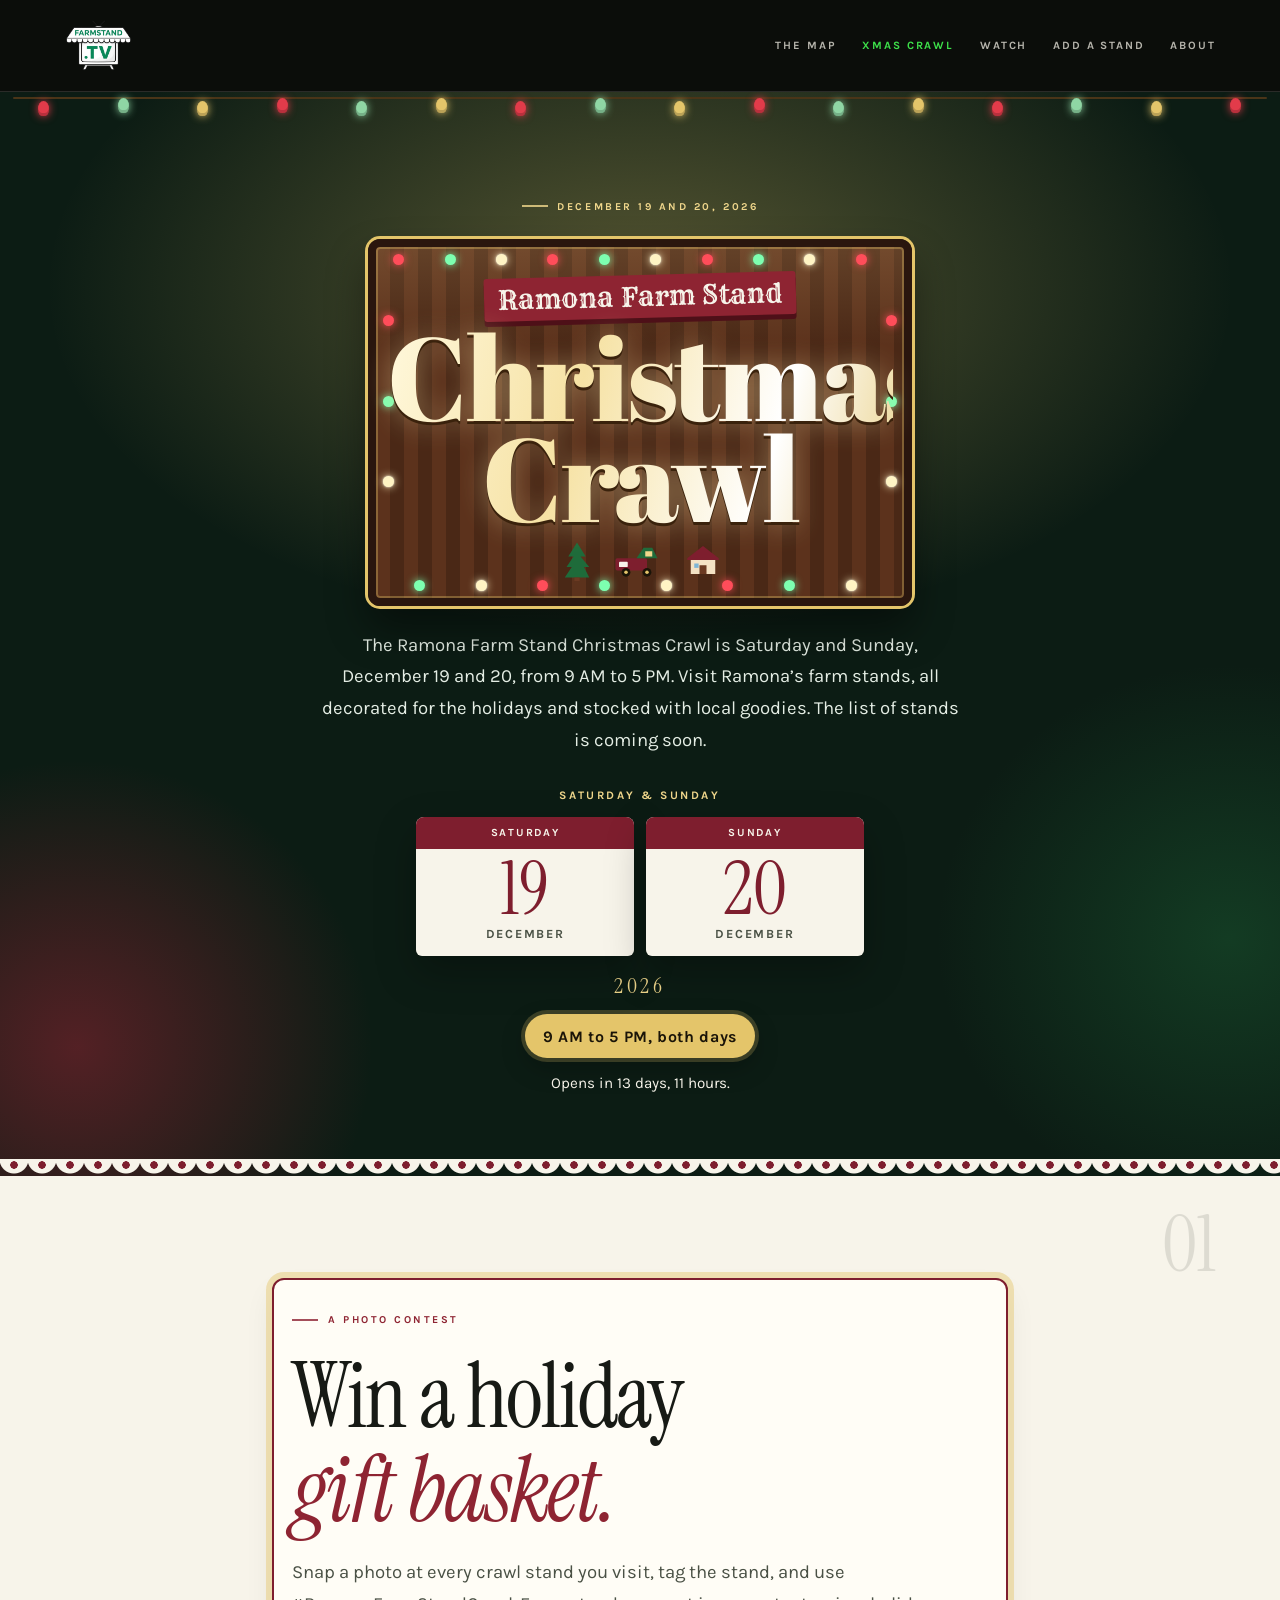
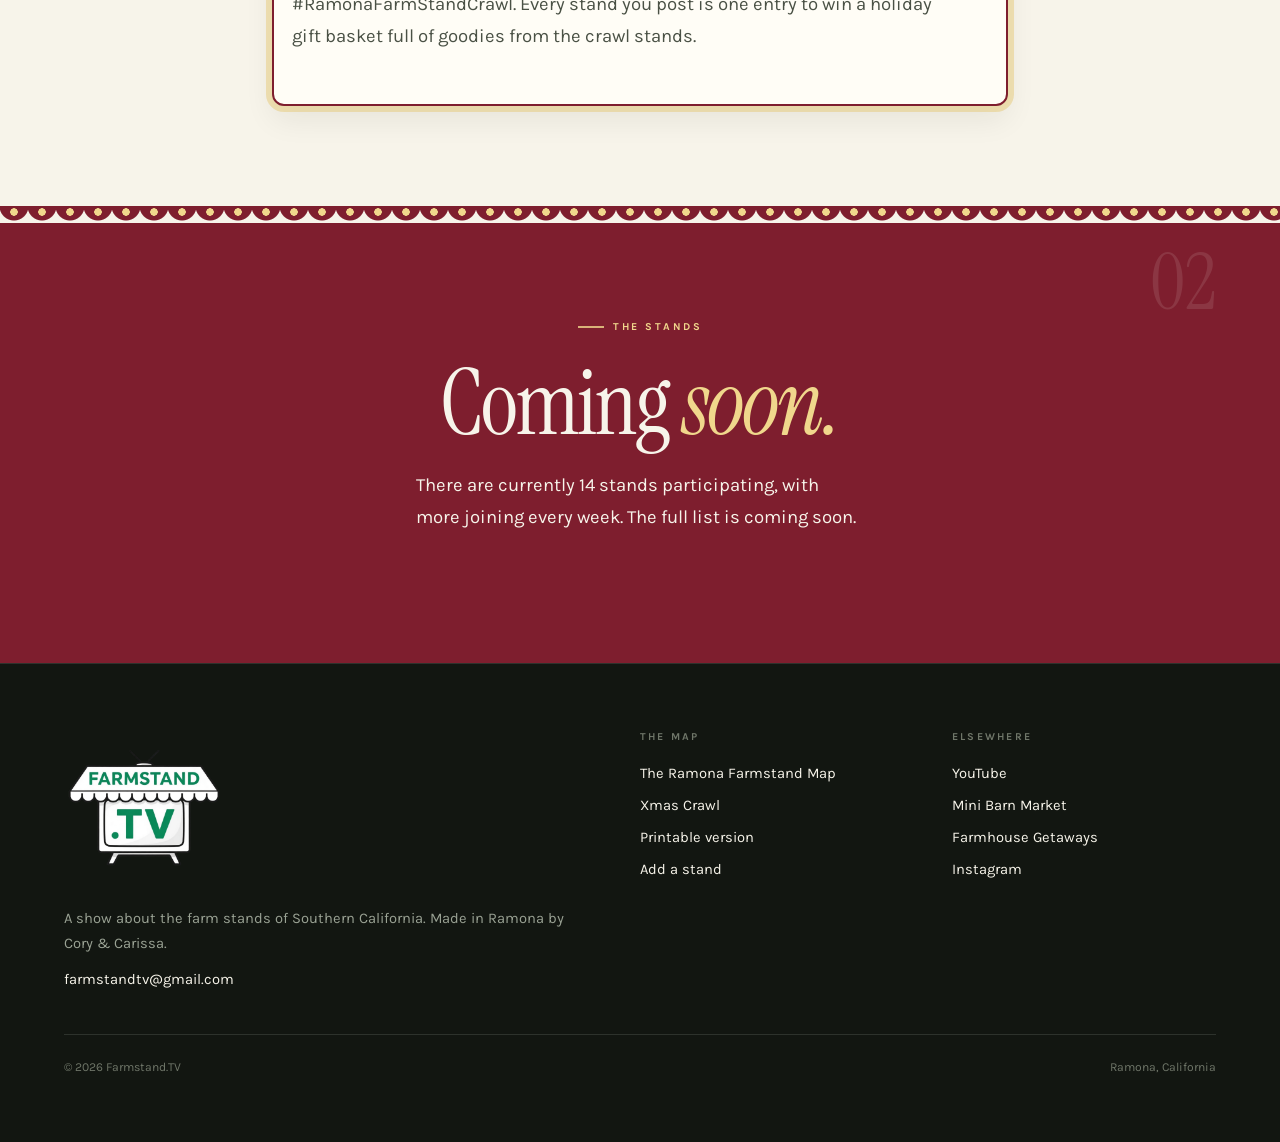
==== commit e729375f: "Rename the crawl link to Xmas Crawl. The nav and footer still go to /crawl2026. Only the label chang" ====
--- a/crawl2026/index.html
+++ b/crawl2026/index.html
@@ -41,7 +41,7 @@
     <a class="wordmark" href="/"><img src="/images/logo.png" width="1024" height="1024" alt="Farmstand.TV"></a>
     <nav class="nav" aria-label="Main">
       <a href="/maps">The Map</a>
-      <a href="/crawl2026" aria-current="page">The Crawl</a>
+      <a href="/crawl2026" aria-current="page">Xmas Crawl</a>
       <a href="/tours">Watch</a>
       <a href="/submit">Add a Stand</a>
       <a href="/about">About</a>
@@ -168,7 +168,7 @@
         <h2>The map</h2>
         <ul>
           <li><a href="/maps">The Ramona Farmstand Map</a></li>
-          <li><a href="/crawl2026">Christmas Crawl</a></li>
+          <li><a href="/crawl2026">Xmas Crawl</a></li>
           <li><a href="/downloads/Ramona-Farmstand-Map.pdf">Printable version</a></li>
           <li><a href="/submit">Add a stand</a></li>
         </ul>
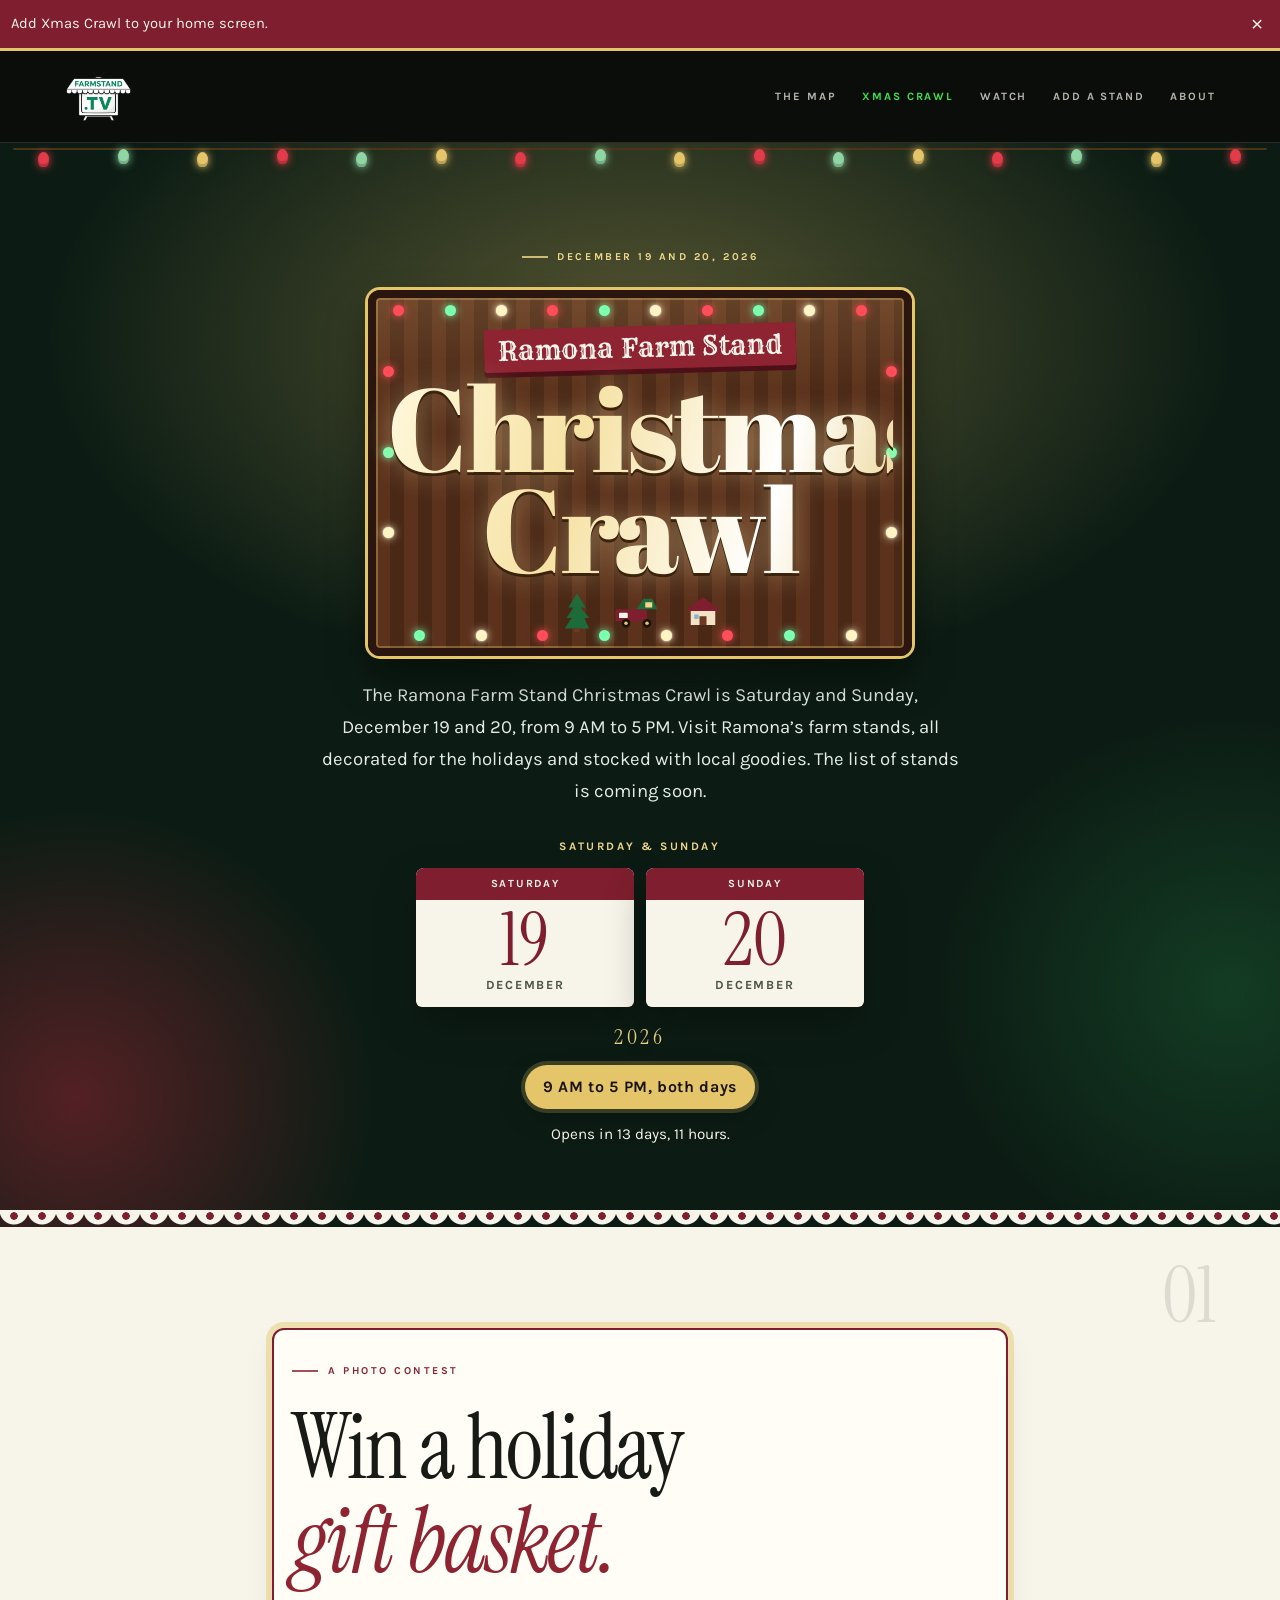
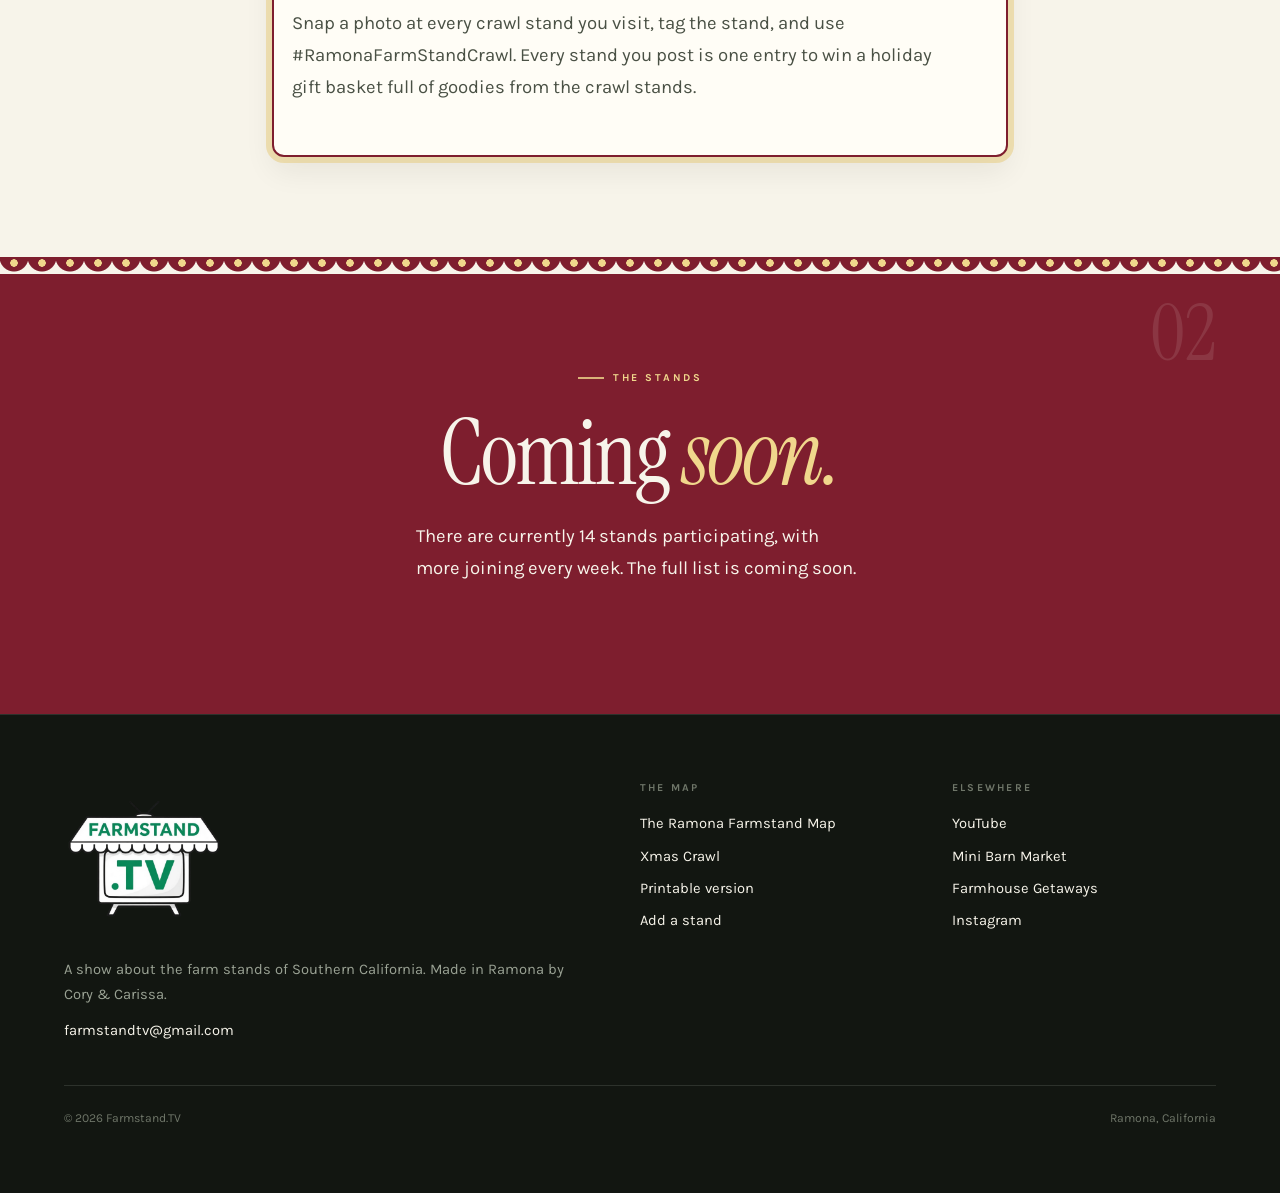
==== commit 3662eaa1: "Show the live drive on the map, and let the crawl be installed. Finished legs glow gold and the rest" ====
--- a/crawl2026/index.html
+++ b/crawl2026/index.html
@@ -25,16 +25,27 @@
 <link href="https://fonts.googleapis.com/css2?family=Abril+Fatface&family=Instrument+Serif:ital@0;1&family=Karla:ital,wght@0,400;0,500;0,700;1,400&family=Rye&display=swap" rel="stylesheet">
 <link rel="icon" type="image/png" sizes="32x32" href="/images/favicon-32.png">
 <link rel="apple-touch-icon" sizes="180x180" href="/images/apple-touch-icon.png">
-<meta name="theme-color" content="#14281C">
+<!-- Launch day: set start_url in /crawl2026/manifest.webmanifest to /crawl2026 when showStands is true. -->
+<link rel="manifest" href="/crawl2026/manifest.webmanifest">
+<meta name="mobile-web-app-capable" content="yes">
+<meta name="apple-mobile-web-app-capable" content="yes">
+<meta name="apple-mobile-web-app-title" content="Xmas Crawl">
+<meta name="apple-mobile-web-app-status-bar-style" content="black-translucent">
+<meta name="theme-color" content="#7E1E2E">
 <script>
 if(!window.matchMedia('(prefers-reduced-motion: reduce)').matches)document.documentElement.className+=' js';
 </script>
 <link rel="stylesheet" href="/css/site.css?v=20261127b">
-<link rel="stylesheet" href="/css/crawl.css?v=20261127g">
+<link rel="stylesheet" href="/css/crawl.css?v=20261127i">
 <script src="/js/scroll-progress.js" defer></script>
 </head>
 <body class="crawl">
 <a class="skip" href="#main">Skip to content</a>
+<div id="install-tip" class="install-tip" hidden>
+  <p id="install-text">Add Xmas Crawl to your home screen.</p>
+  <button type="button" id="install-go" class="install-go" hidden>Add</button>
+  <button type="button" id="install-x" class="install-x" aria-label="Dismiss">×</button>
+</div>
 
 <header class="masthead">
   <div class="wrap masthead-inner">
@@ -99,28 +110,27 @@
     </div>
   </section>
 
-  <section class="band crawl-how scallop chan needs-stands" data-ch="02" hidden>
-    <div class="wrap rv">
+  <section class="band crawl-road scallop chan needs-stands" data-ch="02" hidden>
+    <div class="wrap">
       <span class="kicker">On December 19 and 20</span>
       <h2 class="display">How the crawl <em class="lit">works.</em></h2>
-      <ol class="step-cards">
+      <ol class="road">
         <li>
-          <span class="step-ico" aria-hidden="true"><svg viewBox="0 0 32 32" width="26" height="26" fill="none" stroke="currentColor" stroke-width="2" stroke-linejoin="round" stroke-linecap="round"><path d="M5 9.5 12 6l8 3.5L27 6v16.5L20 26l-8-3.5L5 26V9.5z"/><path d="M12 6v16.5M20 9.5V26"/></svg></span>
-          <h3>Open the map.</h3>
+          <span class="bulb" aria-hidden="true"></span>
+          <p>Tap Start the tour</p>
         </li>
         <li>
-          <span class="step-ico" aria-hidden="true"><svg viewBox="0 0 32 32" width="26" height="26" fill="none" stroke="currentColor" stroke-width="2" stroke-linejoin="round" stroke-linecap="round"><path d="M16 28s8-8.2 8-14a8 8 0 1 0-16 0c0 5.8 8 14 8 14z"/><circle cx="16" cy="14" r="2.4"/></svg></span>
-          <h3>Tap Start the tour.</h3>
+          <span class="bulb" aria-hidden="true"></span>
+          <p>Follow the map to each stand</p>
         </li>
         <li>
-          <span class="step-ico" aria-hidden="true"><svg viewBox="0 0 32 32" width="26" height="26" fill="none" stroke="currentColor" stroke-width="2" stroke-linejoin="round" stroke-linecap="round"><circle cx="16" cy="16" r="11"/><path d="M10 16.5 14 20.5 22 12"/></svg></span>
-          <h3>Drive to the next stand.</h3>
-        </li>
-        <li>
-          <span class="step-ico" aria-hidden="true"><svg viewBox="0 0 32 32" width="26" height="26" fill="none" stroke="currentColor" stroke-width="2" stroke-linejoin="round" stroke-linecap="round"><path d="M6 16h16"/><path d="M16 8l8 8-8 8"/></svg></span>
-          <h3>Tap Directions to open Google Maps or Apple Maps.</h3>
+          <span class="bulb" aria-hidden="true"></span>
+          <p>Collect a stamp at every stop</p>
+          <div class="punch" aria-hidden="true"><i></i><i></i><i></i><i></i><i></i></div>
         </li>
       </ol>
+      <a class="tour-go" id="tour-link" href="/crawl2026/map?start=1">Start the tour</a>
+      <p class="road-alt"><a href="/maps">The full Ramona map</a></p>
     </div>
   </section>
 
@@ -143,17 +153,6 @@
     </div>
   </section>
 
-  <section class="band crawl-cta scallop chan needs-stands" data-ch="04" hidden>
-    <div class="wrap centered rv">
-      <span class="kicker">On your phone</span>
-      <h2 class="display">Start the tour.</h2>
-      <p class="lede">Tap Start the tour.</p>
-      <div class="btn-row" style="justify-content:center;">
-        <a class="btn btn-go" id="tour-link" href="/crawl2026/map?start=1">Start the tour</a>
-        <a class="btn btn-line" href="/maps">The full Ramona map</a>
-      </div>
-    </div>
-  </section>
 </main>
 
 <footer class="foot">
@@ -238,5 +237,6 @@
 <script src="/js/crawl-logic.js"></script>
 <script src="/js/crawl-data.js"></script>
 <script src="/js/crawl.js"></script>
+<script src="/js/crawl-install.js"></script>
 </body>
 </html>
--- a/css/crawl.css
+++ b/css/crawl.css
@@ -507,7 +507,7 @@
 }
 .crawl-hero.scallop { margin-top: 0; z-index: 0; }
 .crawl-prize.scallop { z-index: 1; --bump: #F7F4EA; --dot: #7E1E2E; }
-.crawl-how.scallop { z-index: 2; --bump: #7E1E2E; --dot: #F0D78C; }
+.crawl-how.scallop, .crawl-road.scallop { z-index: 6; --bump: #7E1E2E; --dot: #F0D78C; }
 .crawl-lineup.scallop { z-index: 3; --bump: #10241A; --dot: #F0D78C; }
 .crawl-cta.scallop { z-index: 4; --bump: #7E1E2E; --dot: #F7F4EA; }
 .crawl-soon.scallop { z-index: 2; --bump: #7E1E2E; --dot: #F0D78C; }
@@ -539,72 +539,123 @@
 .crawl-how .display { color: #F7F4EA; }
 .crawl-how em.lit { color: #F0D78C; }
 
-.step-cards {
+.crawl-road { color: #F7F4EA; }
+.crawl-road .kicker { color: #F0D78C; }
+.crawl-road .display { color: #F7F4EA; }
+.crawl-road em.lit { color: #F0D78C; }
+.road {
   list-style: none;
+  margin: 1.6rem auto 0;
   padding: 0;
-  margin: 1.8rem 0 0;
+  max-width: 28rem;
+  position: relative;
+}
+.road::before {
+  content: "";
+  position: absolute;
+  left: 17px;
+  top: 22px;
+  bottom: 22px;
+  width: 4px;
+  border-radius: 4px;
+  background: repeating-linear-gradient(#E4C56A 0 10px, transparent 10px 18px);
+  transform: scaleY(0);
+  transform-origin: top center;
+}
+.road.lit::before { transform: scaleY(1); }
+.road li {
+  position: relative;
   display: grid;
-  gap: .9rem;
-}
-@media (min-width: 48rem) {
-  .step-cards { grid-template-columns: 1fr 1fr; gap: 1rem; }
-}
-.step-cards li {
-  counter-increment: step;
+  grid-template-columns: 38px 1fr;
+  gap: .85rem 1rem;
+  align-items: center;
+  min-height: 4.6rem;
+  padding: .35rem 0;
+}
+.bulb {
+  width: 38px;
+  height: 38px;
+  border-radius: 50%;
+  justify-self: center;
+  background:
+    radial-gradient(circle at 35% 32%, #fff8dc 0 18%, #f6e2a4 36%, #c6a15b 70%, #8a6420 100%);
+  box-shadow: 0 0 0 4px rgba(228, 197, 106, .18), 0 6px 12px rgba(0, 0, 0, .28);
+  opacity: .28;
   position: relative;
-  border-radius: 16px;
-  padding: 1.15rem 1.15rem 1.3rem 1.15rem;
-  min-width: 0;
-}
-.step-cards { counter-reset: step; }
-.step-cards li::before {
-  content: counter(step, decimal-leading-zero);
-  position: absolute;
-  top: .75rem;
-  right: .9rem;
+  z-index: 1;
+}
+.bulb::after {
+  content: "";
+  position: absolute;
+  left: 16px;
+  top: -8px;
+  width: 6px;
+  height: 8px;
+  border-radius: 2px 2px 0 0;
+  background: #5c3b16;
+}
+.road.lit .bulb { opacity: 1; box-shadow: 0 0 0 6px rgba(228, 197, 106, .28), 0 0 18px rgba(246, 226, 164, .75); }
+.road p {
+  margin: 0;
   font-family: var(--display);
-  font-size: 1.7rem;
-  line-height: 1;
-  opacity: .55;
-}
-.step-ico {
+  font-size: clamp(1.55rem, 5vw, 2rem);
+  line-height: 1.05;
+  color: #F7F4EA;
+}
+.punch {
+  grid-column: 2;
   display: flex;
-  align-items: center;
-  justify-content: center;
-  width: 46px;
-  height: 46px;
+  gap: .45rem;
+  margin-top: .15rem;
+}
+.punch i {
+  width: 22px;
+  height: 22px;
   border-radius: 50%;
-  margin-bottom: .75rem;
-}
-.step-cards h3 {
-  font-family: var(--display);
-  font-size: clamp(1.55rem, 4vw, 1.9rem);
-  font-weight: 400;
-  line-height: 1.05;
-  margin: 0 0 .45rem;
-  padding-right: 2.4rem;
-}
-.step-cards p {
-  margin: 0;
-  font-size: 1rem;
-  line-height: 1.5;
-}
-.step-cards a { font-weight: 700; }
-.step-cards li:nth-child(1) { background: #F7F4EA; color: #171A15; }
-.step-cards li:nth-child(1) .step-ico { background: #7E1E2E; color: #F7F4EA; }
-.step-cards li:nth-child(1) a { color: #7E1E2E; }
-.step-cards li:nth-child(2) { background: #E4C56A; color: #1A1408; }
-.step-cards li:nth-child(2) .step-ico { background: #7E1E2E; color: #F7F4EA; }
-.step-cards li:nth-child(2) a { color: #6E1A28; }
-.step-cards li:nth-child(3) { background: #143024; color: #F7F4EA; }
-.step-cards li:nth-child(3) .step-ico { background: #E4C56A; color: #1A1408; }
-.step-cards li:nth-child(3) a { color: #F0D78C; }
-.step-cards li:nth-child(4) { background: #fff; color: #171A15; box-shadow: inset 0 0 0 3px #E4C56A; }
-.step-cards li:nth-child(4) .step-ico { background: #143024; color: #F7F4EA; }
-.step-cards li:nth-child(4) a { color: #7E1E2E; }
-@media (hover: hover) and (prefers-reduced-motion: no-preference) {
-  .step-cards li { transition: transform .2s ease; }
-  .step-cards li:hover { transform: translateY(-3px); }
+  border: 2px dashed rgba(240, 215, 140, .85);
+  box-shadow: inset 0 0 0 3px rgba(126, 30, 46, .35);
+}
+.tour-go {
+  display: block;
+  max-width: 28rem;
+  margin: 1.4rem auto 0;
+  padding: 1.05rem 1.2rem;
+  text-align: center;
+  text-decoration: none;
+  font-weight: 700;
+  letter-spacing: .14em;
+  text-transform: uppercase;
+  font-size: 1.05rem;
+  color: #1A1408;
+  background: #E4C56A;
+  border-radius: 999px;
+  box-shadow: 0 0 0 5px rgba(228, 197, 106, .28), 0 14px 30px rgba(0, 0, 0, .28);
+}
+.tour-go:hover { background: #fff; color: #1A1408; }
+.road-alt { text-align: center; margin: .9rem 0 0; }
+.road-alt a { color: #F0D78C; font-weight: 700; }
+@media (max-width: 46rem) {
+  .tour-go:not([hidden]) {
+    position: fixed;
+    left: .75rem;
+    right: .75rem;
+    bottom: calc(.55rem + env(safe-area-inset-bottom));
+    z-index: 45;
+    max-width: none;
+    margin: 0;
+  }
+  body.crawl.has-tour-go { padding-bottom: 5.4rem; }
+}
+@media (prefers-reduced-motion: no-preference) {
+  .road.lit::before { transition: transform 1.15s cubic-bezier(.16, .84, .3, 1); }
+  .road.lit .bulb { transition: opacity .45s ease, box-shadow .45s ease; }
+  .road.lit li:nth-child(2) .bulb { transition-delay: .28s; }
+  .road.lit li:nth-child(3) .bulb { transition-delay: .55s; }
+  .tour-go { animation: ribbon-glow 2.8s ease-in-out infinite; }
+}
+@media (prefers-reduced-motion: reduce) {
+  .road::before { transform: none; }
+  .bulb { opacity: 1; box-shadow: 0 0 0 4px rgba(228, 197, 106, .28); }
 }
 
 .crawl-lineup { color: #F7F4EA; }
@@ -863,6 +914,17 @@
   box-shadow: 0 0 0 4px rgba(228, 197, 106, .9), 0 2px 6px rgba(0, 0, 0, .35);
 }
 .pin-visited { background: #1E6B3A; color: #fff; }
+.pin-ornament {
+  background: radial-gradient(circle at 35% 32%, #fff8dc, #E4C56A 55%, #8a6420);
+  box-shadow: 0 0 0 3px rgba(228, 197, 106, .5), 0 0 14px rgba(246, 226, 164, .85);
+}
+.sleigh {
+  display: block;
+  width: 36px;
+  height: 36px;
+  transform-origin: 18px 18px;
+  filter: drop-shadow(0 2px 2px rgba(0, 0, 0, .4));
+}
 .you { position: relative; display: block; width: 28px; height: 28px; }
 .you b {
   position: absolute;
@@ -883,7 +945,112 @@
   transform-origin: 5px 22px;
 }
 
+.tour-directions {
+  font-size: 1.05rem;
+  letter-spacing: .14em;
+  padding: 1rem 1.1rem;
+  box-shadow: 0 0 0 4px rgba(228, 197, 106, .35), 0 12px 24px rgba(0, 0, 0, .16);
+}
+.stamp-card {
+  margin: 0 0 .85rem;
+  padding: .7rem .8rem .75rem;
+  border: 2px dashed rgba(142, 36, 50, .45);
+  border-radius: 10px;
+  background: rgba(228, 197, 106, .18);
+}
+.stamp-card p {
+  margin: 0;
+  font-size: .78rem;
+  font-weight: 700;
+  letter-spacing: .12em;
+  text-transform: uppercase;
+  color: #7E1E2E;
+}
+.stamp-dots { display: flex; flex-wrap: wrap; gap: .35rem; margin-top: .45rem; min-height: 0; }
+.stamp-dots:empty { display: none; }
+.stamp-dots i {
+  width: 18px;
+  height: 18px;
+  border-radius: 50%;
+  border: 2px dashed rgba(126, 30, 46, .55);
+  background: transparent;
+}
+.stamp-dots i.is-on {
+  border-style: solid;
+  background: radial-gradient(circle at 35% 32%, #fff8dc, #E4C56A 55%, #a67c2d);
+  box-shadow: 0 0 0 2px #7E1E2E;
+}
+.install-tip {
+  display: flex;
+  align-items: center;
+  gap: .6rem;
+  margin: 0;
+  padding: .65rem .7rem;
+  background: #7E1E2E;
+  color: #F7F4EA;
+  border-bottom: 3px solid #E4C56A;
+}
+.install-tip p { margin: 0; flex: 1; font-size: .92rem; line-height: 1.35; }
+.install-tip .install-go {
+  flex: none;
+  border: 0;
+  border-radius: 999px;
+  background: #E4C56A;
+  color: #1A1408;
+  font: inherit;
+  font-size: .72rem;
+  font-weight: 700;
+  letter-spacing: .06em;
+  text-transform: uppercase;
+  padding: .45rem .7rem;
+}
+.install-tip .install-x {
+  flex: none;
+  border: 0;
+  background: transparent;
+  color: #F7F4EA;
+  font-size: 1.3rem;
+  line-height: 1;
+  padding: .2rem .35rem;
+}
+.confetti { position: absolute; inset: 0; overflow: hidden; pointer-events: none; }
+.confetti i {
+  position: absolute;
+  top: -12px;
+  width: 8px;
+  height: 12px;
+  border-radius: 2px;
+  background: #E4C56A;
+}
+.confetti i:nth-child(3n) { background: #8E2432; }
+.confetti i:nth-child(3n+1) { background: #1E6B3A; }
+.confetti i:nth-child(1) { left: 6%; }
+.confetti i:nth-child(2) { left: 14%; }
+.confetti i:nth-child(3) { left: 22%; }
+.confetti i:nth-child(4) { left: 30%; }
+.confetti i:nth-child(5) { left: 38%; }
+.confetti i:nth-child(6) { left: 46%; }
+.confetti i:nth-child(7) { left: 54%; }
+.confetti i:nth-child(8) { left: 62%; }
+.confetti i:nth-child(9) { left: 70%; }
+.confetti i:nth-child(10) { left: 78%; }
+.confetti i:nth-child(11) { left: 86%; }
+.confetti i:nth-child(12) { left: 12%; }
+.confetti i:nth-child(13) { left: 28%; }
+.confetti i:nth-child(14) { left: 48%; }
+.confetti i:nth-child(15) { left: 68%; }
+.confetti i:nth-child(16) { left: 84%; }
+@media (prefers-reduced-motion: no-preference) {
+  .celebrate[open] .confetti i { animation: confetti-fall 1.1s ease-in forwards; }
+  .confetti i:nth-child(odd) { animation-duration: 1.35s; }
+  .confetti i:nth-child(3n) { animation-delay: .08s; }
+}
+@keyframes confetti-fall {
+  to { transform: translateY(280px) rotate(160deg); opacity: .2; }
+}
 .celebrate {
+  position: relative;
+  overflow: hidden;
   border: 0;
   border-radius: 6px;
   background: #F7F4EA;
